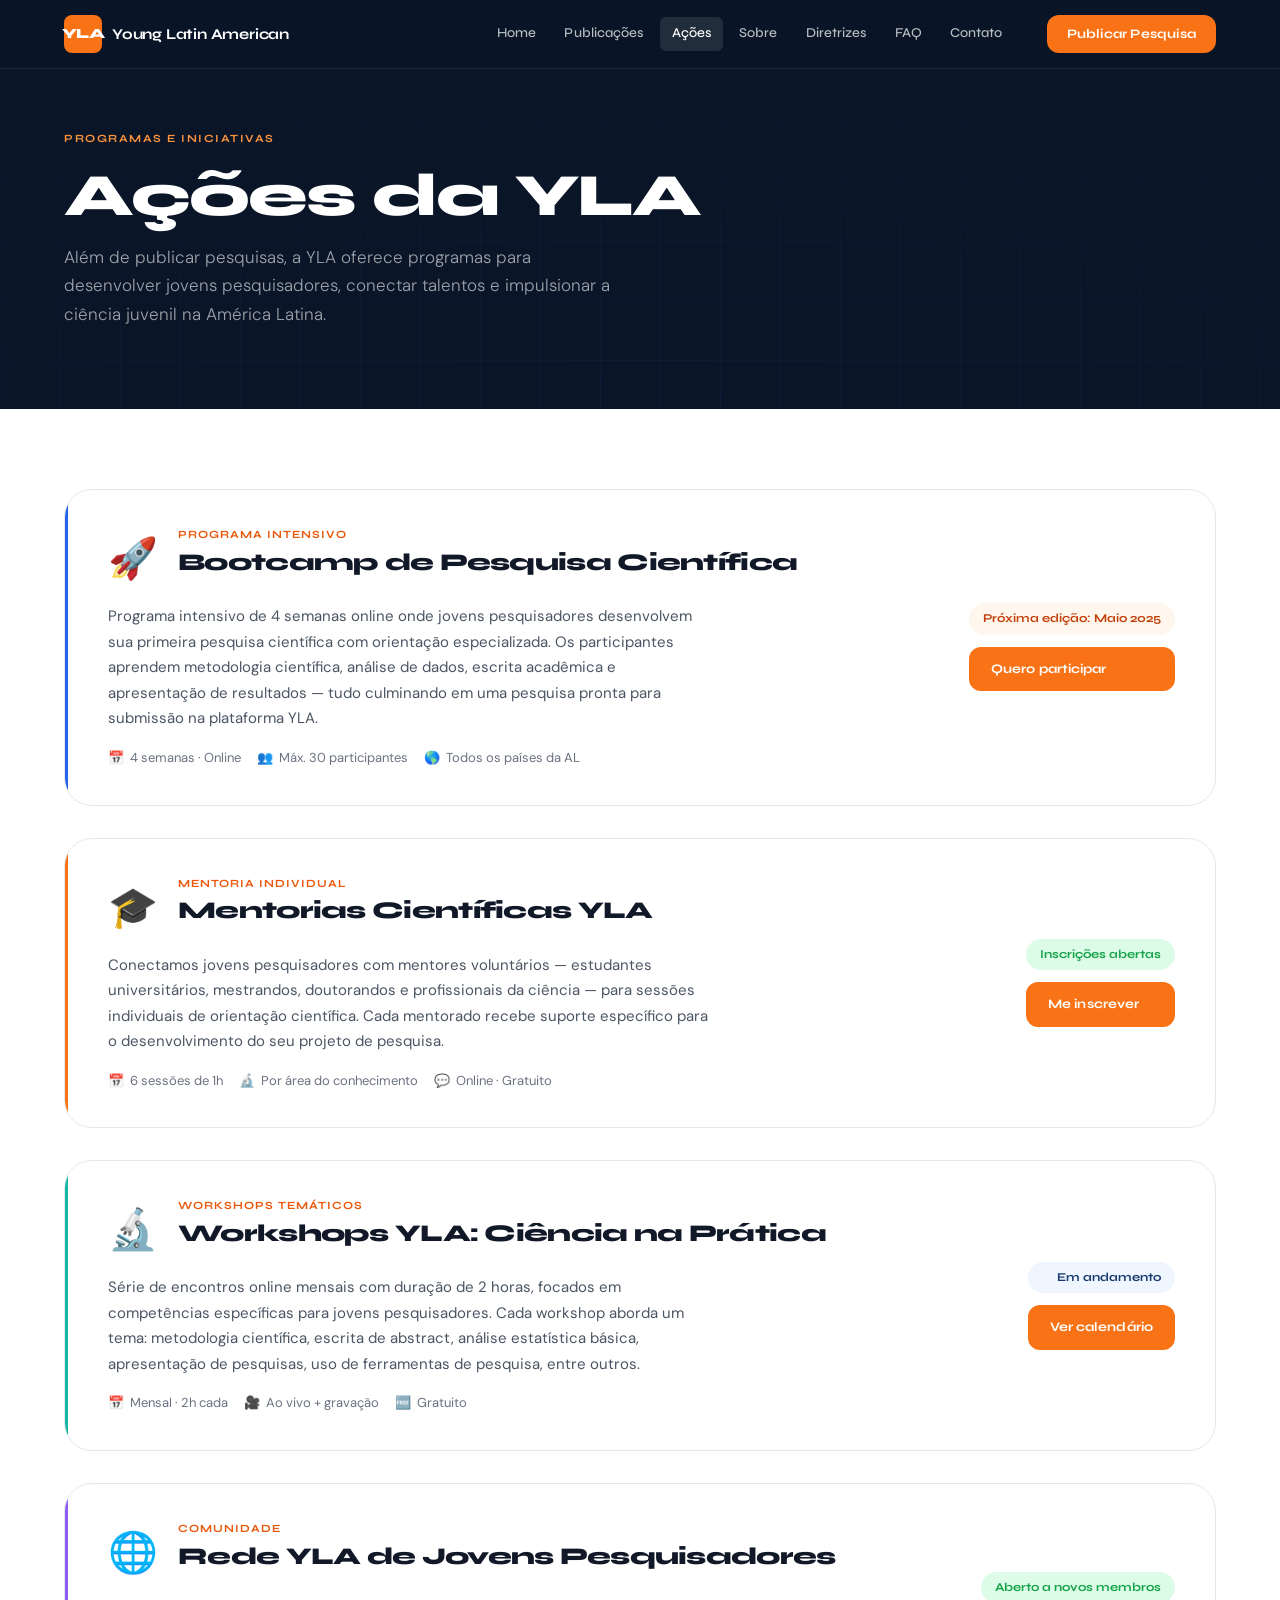
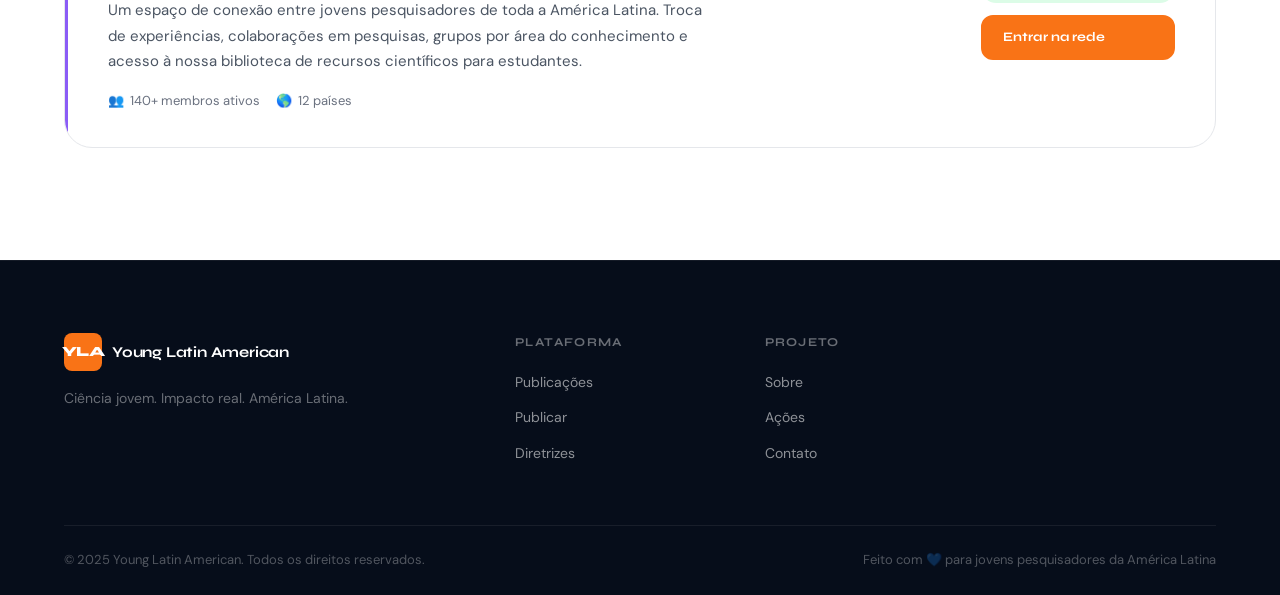
==== acoes.html @ c340651b "Integração Supabase" ====
<!DOCTYPE html>
<html lang="pt-BR">
<head>
  <meta charset="UTF-8">
  <meta name="viewport" content="width=device-width, initial-scale=1.0">
  <title>Ações YLA — Young Latin American</title>
  <link rel="preconnect" href="https://fonts.googleapis.com">
  <link rel="preconnect" href="https://fonts.gstatic.com" crossorigin>
  <link href="https://fonts.googleapis.com/css2?family=Syne:wght@400;500;600;700;800&family=DM+Sans:ital,opsz,wght@0,9..40,300;0,9..40,400;0,9..40,500;0,9..40,600;1,9..40,400&family=DM+Serif+Display:ital@0;1&display=swap" rel="stylesheet">
  <link rel="stylesheet" href="styles.css">
</head>
<body>

<header class="navbar" id="navbar">
  <div class="nav-container">
    <a href="index.html" class="logo"><span class="logo-mark">YLA</span><span class="logo-text">Young Latin American</span></a>
    <nav class="nav-links" id="navLinks">
      <a href="index.html" class="nav-link">Home</a>
      <a href="publicacoes.html" class="nav-link">Publicações</a>
      <a href="acoes.html" class="nav-link active">Ações</a>
      <a href="sobre.html" class="nav-link">Sobre</a>
      <a href="diretrizes.html" class="nav-link">Diretrizes</a>
      <a href="faq.html" class="nav-link">FAQ</a>
      <a href="contato.html" class="nav-link">Contato</a>
    </nav>
    <a href="enviar.html" class="btn-submit">Publicar Pesquisa</a>
    <button class="hamburger" id="hamburger"><span></span><span></span><span></span></button>
  </div>
</header>

<section class="page-header acoes-hero">
  <div class="container">
    <div class="page-header-content">
      <div class="page-header-badge">Programas e iniciativas</div>
      <h1>Ações da YLA</h1>
      <p>Além de publicar pesquisas, a YLA oferece programas para desenvolver jovens pesquisadores, conectar talentos e impulsionar a ciência juvenil na América Latina.</p>
    </div>
  </div>
</section>

<section class="acoes-list">
  <div class="container">

    <div class="acao-full-card">
      <div class="acao-accent"></div>
      <div class="acao-full-body">
        <div>
          <div class="acao-full-icon-title">
            <div class="acao-full-icon">🚀</div>
            <div>
              <div class="acao-full-category">Programa intensivo</div>
              <h3 class="acao-full-title">Bootcamp de Pesquisa Científica</h3>
            </div>
          </div>
          <p class="acao-full-desc">Programa intensivo de 4 semanas online onde jovens pesquisadores desenvolvem sua primeira pesquisa científica com orientação especializada. Os participantes aprendem metodologia científica, análise de dados, escrita acadêmica e apresentação de resultados — tudo culminando em uma pesquisa pronta para submissão na plataforma YLA.</p>
          <div style="display:flex;gap:16px;margin-top:16px;flex-wrap:wrap;">
            <div style="font-size:13px;color:var(--gray-500);display:flex;align-items:center;gap:6px;">
              <span>📅</span> 4 semanas · Online
            </div>
            <div style="font-size:13px;color:var(--gray-500);display:flex;align-items:center;gap:6px;">
              <span>👥</span> Máx. 30 participantes
            </div>
            <div style="font-size:13px;color:var(--gray-500);display:flex;align-items:center;gap:6px;">
              <span>🌎</span> Todos os países da AL
            </div>
          </div>
        </div>
        <div class="acao-full-meta">
          <span class="acao-status status-soon">Próxima edição: Maio 2025</span>
          <a href="contato.html" class="btn-primary" style="font-size:13px;padding:10px 20px;white-space:nowrap;">Quero participar</a>
        </div>
      </div>
    </div>

    <div class="acao-full-card">
      <div class="acao-accent orange"></div>
      <div class="acao-full-body">
        <div>
          <div class="acao-full-icon-title">
            <div class="acao-full-icon">🎓</div>
            <div>
              <div class="acao-full-category">Mentoria individual</div>
              <h3 class="acao-full-title">Mentorias Científicas YLA</h3>
            </div>
          </div>
          <p class="acao-full-desc">Conectamos jovens pesquisadores com mentores voluntários — estudantes universitários, mestrandos, doutorandos e profissionais da ciência — para sessões individuais de orientação científica. Cada mentorado recebe suporte específico para o desenvolvimento do seu projeto de pesquisa.</p>
          <div style="display:flex;gap:16px;margin-top:16px;flex-wrap:wrap;">
            <div style="font-size:13px;color:var(--gray-500);display:flex;align-items:center;gap:6px;">
              <span>📅</span> 6 sessões de 1h
            </div>
            <div style="font-size:13px;color:var(--gray-500);display:flex;align-items:center;gap:6px;">
              <span>🔬</span> Por área do conhecimento
            </div>
            <div style="font-size:13px;color:var(--gray-500);display:flex;align-items:center;gap:6px;">
              <span>💬</span> Online · Gratuito
            </div>
          </div>
        </div>
        <div class="acao-full-meta">
          <span class="acao-status status-open">Inscrições abertas</span>
          <a href="contato.html" class="btn-primary" style="font-size:13px;padding:10px 20px;white-space:nowrap;">Me inscrever</a>
        </div>
      </div>
    </div>

    <div class="acao-full-card">
      <div class="acao-accent teal"></div>
      <div class="acao-full-body">
        <div>
          <div class="acao-full-icon-title">
            <div class="acao-full-icon">🔬</div>
            <div>
              <div class="acao-full-category">Workshops temáticos</div>
              <h3 class="acao-full-title">Workshops YLA: Ciência na Prática</h3>
            </div>
          </div>
          <p class="acao-full-desc">Série de encontros online mensais com duração de 2 horas, focados em competências específicas para jovens pesquisadores. Cada workshop aborda um tema: metodologia científica, escrita de abstract, análise estatística básica, apresentação de pesquisas, uso de ferramentas de pesquisa, entre outros.</p>
          <div style="display:flex;gap:16px;margin-top:16px;flex-wrap:wrap;">
            <div style="font-size:13px;color:var(--gray-500);display:flex;align-items:center;gap:6px;">
              <span>📅</span> Mensal · 2h cada
            </div>
            <div style="font-size:13px;color:var(--gray-500);display:flex;align-items:center;gap:6px;">
              <span>🎥</span> Ao vivo + gravação
            </div>
            <div style="font-size:13px;color:var(--gray-500);display:flex;align-items:center;gap:6px;">
              <span>🆓</span> Gratuito
            </div>
          </div>
        </div>
        <div class="acao-full-meta">
          <span class="acao-status status-ongoing">Em andamento</span>
          <a href="contato.html" class="btn-primary" style="font-size:13px;padding:10px 20px;white-space:nowrap;">Ver calendário</a>
        </div>
      </div>
    </div>

    <div class="acao-full-card">
      <div class="acao-accent" style="background: #8b5cf6;"></div>
      <div class="acao-full-body">
        <div>
          <div class="acao-full-icon-title">
            <div class="acao-full-icon">🌐</div>
            <div>
              <div class="acao-full-category">Comunidade</div>
              <h3 class="acao-full-title">Rede YLA de Jovens Pesquisadores</h3>
            </div>
          </div>
          <p class="acao-full-desc">Um espaço de conexão entre jovens pesquisadores de toda a América Latina. Troca de experiências, colaborações em pesquisas, grupos por área do conhecimento e acesso à nossa biblioteca de recursos científicos para estudantes.</p>
          <div style="display:flex;gap:16px;margin-top:16px;flex-wrap:wrap;">
            <div style="font-size:13px;color:var(--gray-500);display:flex;align-items:center;gap:6px;">
              <span>👥</span> 140+ membros ativos
            </div>
            <div style="font-size:13px;color:var(--gray-500);display:flex;align-items:center;gap:6px;">
              <span>🌎</span> 12 países
            </div>
          </div>
        </div>
        <div class="acao-full-meta">
          <span class="acao-status status-open">Aberto a novos membros</span>
          <a href="contato.html" class="btn-primary" style="font-size:13px;padding:10px 20px;white-space:nowrap;">Entrar na rede</a>
        </div>
      </div>
    </div>

  </div>
</section>

<footer class="footer">
  <div class="container">
    <div class="footer-grid">
      <div class="footer-brand"><div class="footer-logo"><span class="logo-mark">YLA</span><span class="logo-text">Young Latin American</span></div><p class="footer-tagline">Ciência jovem. Impacto real. América Latina.</p></div>
      <div class="footer-col"><h4 class="footer-col-title">Plataforma</h4><ul class="footer-links"><li><a href="publicacoes.html">Publicações</a></li><li><a href="enviar.html">Publicar</a></li><li><a href="diretrizes.html">Diretrizes</a></li></ul></div>
      <div class="footer-col"><h4 class="footer-col-title">Projeto</h4><ul class="footer-links"><li><a href="sobre.html">Sobre</a></li><li><a href="acoes.html">Ações</a></li><li><a href="contato.html">Contato</a></li></ul></div>
      <div class="footer-col"></div>
    </div>
    <div class="footer-bottom"><p>© 2025 Young Latin American. Todos os direitos reservados.</p><p>Feito com 💙 para jovens pesquisadores da América Latina</p></div>
  </div>
</footer>

<script src="main.js"></script>
</body>
</html>
---- styles.css ----
/* ===========================
   YLA — Young Latin American
   Global Styles
=========================== */

:root {
  --blue-900: #0a1628;
  --blue-800: #0f2042;
  --blue-700: #1a3a6e;
  --blue-600: #1e4da0;
  --blue-500: #2563eb;
  --blue-400: #3b82f6;
  --blue-300: #60a5fa;
  --blue-100: #dbeafe;
  --blue-50: #eff6ff;

  --orange-600: #ea580c;
  --orange-500: #f97316;
  --orange-400: #fb923c;
  --orange-100: #ffedd5;
  --orange-50: #fff7ed;

  --white: #ffffff;
  --gray-50: #f9fafb;
  --gray-100: #f3f4f6;
  --gray-200: #e5e7eb;
  --gray-300: #d1d5db;
  --gray-400: #9ca3af;
  --gray-500: #6b7280;
  --gray-600: #4b5563;
  --gray-700: #374151;
  --gray-800: #1f2937;
  --gray-900: #111827;

  --font-display: 'Syne', sans-serif;
  --font-serif: 'DM Serif Display', serif;
  --font-body: 'DM Sans', sans-serif;

  --radius-sm: 6px;
  --radius-md: 12px;
  --radius-lg: 20px;
  --radius-xl: 28px;

  --shadow-sm: 0 1px 3px rgba(0,0,0,.08), 0 1px 2px rgba(0,0,0,.06);
  --shadow-md: 0 4px 16px rgba(0,0,0,.1), 0 2px 6px rgba(0,0,0,.08);
  --shadow-lg: 0 10px 40px rgba(0,0,0,.14), 0 4px 12px rgba(0,0,0,.08);
  --shadow-blue: 0 8px 32px rgba(37,99,235,.25);

  --transition: all .22s cubic-bezier(.4,0,.2,1);
  --container-max: 1200px;
  --container-pad: 24px;
}

*, *::before, *::after { box-sizing: border-box; margin: 0; padding: 0; }

html { scroll-behavior: smooth; }

body {
  font-family: var(--font-body);
  color: var(--gray-900);
  background: var(--white);
  line-height: 1.6;
  -webkit-font-smoothing: antialiased;
}

img { max-width: 100%; display: block; }
a { color: inherit; text-decoration: none; }
ul { list-style: none; }

.container {
  max-width: var(--container-max);
  margin: 0 auto;
  padding: 0 var(--container-pad);
}

/* ===========================
   NAVBAR
=========================== */
.navbar {
  position: fixed;
  top: 0;
  left: 0;
  right: 0;
  z-index: 100;
  background: rgba(10, 22, 40, 0.92);
  backdrop-filter: blur(16px);
  -webkit-backdrop-filter: blur(16px);
  border-bottom: 1px solid rgba(255,255,255,.08);
  transition: var(--transition);
}

.navbar.scrolled {
  background: rgba(10, 22, 40, 0.98);
  box-shadow: var(--shadow-lg);
}

.nav-container {
  max-width: var(--container-max);
  margin: 0 auto;
  padding: 0 var(--container-pad);
  height: 68px;
  display: flex;
  align-items: center;
  gap: 32px;
}

.logo {
  display: flex;
  align-items: center;
  gap: 10px;
  flex-shrink: 0;
  color: var(--white);
}

.logo-mark {
  font-family: var(--font-display);
  font-weight: 800;
  font-size: 20px;
  color: var(--orange-500);
  letter-spacing: -0.5px;
  background: var(--orange-500);
  color: white;
  width: 38px;
  height: 38px;
  display: flex;
  align-items: center;
  justify-content: center;
  border-radius: 8px;
  font-size: 14px;
  flex-shrink: 0;
}

.logo-text {
  font-family: var(--font-display);
  font-weight: 700;
  font-size: 15px;
  color: var(--white);
  letter-spacing: -0.2px;
}

.nav-links {
  display: flex;
  align-items: center;
  gap: 4px;
  margin-left: auto;
}

.nav-link {
  font-family: var(--font-display);
  font-size: 13.5px;
  font-weight: 500;
  color: rgba(255,255,255,.72);
  padding: 6px 12px;
  border-radius: var(--radius-sm);
  transition: var(--transition);
  letter-spacing: 0.1px;
}

.nav-link:hover, .nav-link.active {
  color: var(--white);
  background: rgba(255,255,255,.1);
}

.btn-submit {
  font-family: var(--font-display);
  font-weight: 700;
  font-size: 13px;
  background: var(--orange-500);
  color: white;
  padding: 9px 20px;
  border-radius: var(--radius-md);
  letter-spacing: 0.2px;
  transition: var(--transition);
  white-space: nowrap;
  flex-shrink: 0;
}

.btn-submit:hover {
  background: var(--orange-600);
  transform: translateY(-1px);
  box-shadow: 0 4px 16px rgba(249,115,22,.4);
}

.hamburger {
  display: none;
  flex-direction: column;
  gap: 5px;
  background: none;
  border: none;
  cursor: pointer;
  padding: 4px;
  margin-left: auto;
}

.hamburger span {
  display: block;
  width: 22px;
  height: 2px;
  background: white;
  border-radius: 2px;
  transition: var(--transition);
}

/* ===========================
   HERO
=========================== */
.hero {
  min-height: 100vh;
  background: var(--blue-900);
  display: flex;
  align-items: center;
  position: relative;
  overflow: hidden;
  padding: 120px var(--container-pad) 80px;
}

.hero-bg {
  position: absolute;
  inset: 0;
  pointer-events: none;
}

.hero-grid {
  position: absolute;
  inset: 0;
  background-image:
    linear-gradient(rgba(37,99,235,.1) 1px, transparent 1px),
    linear-gradient(90deg, rgba(37,99,235,.1) 1px, transparent 1px);
  background-size: 60px 60px;
  mask-image: radial-gradient(ellipse 80% 80% at 50% 50%, black, transparent);
}

.hero-orb {
  position: absolute;
  border-radius: 50%;
  filter: blur(80px);
  opacity: 0.35;
}

.hero-orb-1 {
  width: 600px; height: 600px;
  background: radial-gradient(circle, var(--blue-600), transparent 70%);
  top: -200px; left: -100px;
}

.hero-orb-2 {
  width: 400px; height: 400px;
  background: radial-gradient(circle, var(--orange-500), transparent 70%);
  bottom: -100px; right: 10%;
  opacity: 0.2;
}

.hero-orb-3 {
  width: 300px; height: 300px;
  background: radial-gradient(circle, #0ea5e9, transparent 70%);
  top: 30%; right: 5%;
  opacity: 0.25;
}

.hero-content {
  position: relative;
  z-index: 1;
  max-width: 600px;
  animation: heroFadeUp .8s ease both;
}

.hero-badge {
  display: inline-flex;
  align-items: center;
  gap: 8px;
  font-family: var(--font-display);
  font-size: 12px;
  font-weight: 600;
  color: var(--blue-300);
  background: rgba(37,99,235,.15);
  border: 1px solid rgba(37,99,235,.3);
  padding: 6px 14px;
  border-radius: 100px;
  text-transform: uppercase;
  letter-spacing: 1px;
  margin-bottom: 28px;
}

.badge-dot {
  width: 6px; height: 6px;
  background: var(--orange-500);
  border-radius: 50%;
  animation: pulse 2s ease infinite;
}

@keyframes pulse {
  0%, 100% { transform: scale(1); opacity: 1; }
  50% { transform: scale(1.4); opacity: .7; }
}

.hero-title {
  font-family: var(--font-display);
  font-size: clamp(48px, 7vw, 80px);
  font-weight: 800;
  color: var(--white);
  line-height: 1.05;
  letter-spacing: -2px;
  margin-bottom: 24px;
}

.hero-title em {
  font-style: normal;
  color: var(--orange-500);
  font-family: var(--font-serif);
  font-style: italic;
}

.hero-subtitle {
  font-size: 18px;
  color: rgba(255,255,255,.68);
  line-height: 1.7;
  margin-bottom: 40px;
  max-width: 520px;
  font-weight: 300;
}

.hero-actions {
  display: flex;
  gap: 16px;
  flex-wrap: wrap;
  margin-bottom: 52px;
}

.btn-primary {
  font-family: var(--font-display);
  font-weight: 700;
  font-size: 15px;
  background: var(--orange-500);
  color: white;
  padding: 14px 28px;
  border-radius: var(--radius-md);
  transition: var(--transition);
  letter-spacing: 0.1px;
  display: inline-flex;
  align-items: center;
  gap: 8px;
  border: 2px solid var(--orange-500);
}

.btn-primary:hover {
  background: var(--orange-600);
  border-color: var(--orange-600);
  transform: translateY(-2px);
  box-shadow: 0 8px 24px rgba(249,115,22,.4);
}

.btn-secondary {
  font-family: var(--font-display);
  font-weight: 600;
  font-size: 15px;
  color: rgba(255,255,255,.85);
  padding: 14px 24px;
  border-radius: var(--radius-md);
  border: 2px solid rgba(255,255,255,.2);
  transition: var(--transition);
}

.btn-secondary:hover {
  border-color: rgba(255,255,255,.5);
  color: white;
  background: rgba(255,255,255,.06);
}

.hero-stats {
  display: flex;
  align-items: center;
  gap: 32px;
}

.stat {
  display: flex;
  flex-direction: column;
  gap: 2px;
}

.stat-num {
  font-family: var(--font-display);
  font-size: 28px;
  font-weight: 800;
  color: var(--white);
  letter-spacing: -1px;
}

.stat-label {
  font-size: 12px;
  color: rgba(255,255,255,.5);
  font-weight: 500;
  text-transform: uppercase;
  letter-spacing: 0.8px;
}

.stat-divider {
  width: 1px;
  height: 36px;
  background: rgba(255,255,255,.15);
}

/* Hero visual */
.hero-visual {
  position: absolute;
  right: max(40px, 5vw);
  top: 50%;
  transform: translateY(-50%);
  display: flex;
  flex-direction: column;
  gap: 16px;
  z-index: 1;
  animation: heroFadeUp .8s .3s ease both;
}

.hero-card-float {
  background: rgba(255,255,255,.06);
  border: 1px solid rgba(255,255,255,.12);
  backdrop-filter: blur(12px);
  border-radius: var(--radius-lg);
  padding: 20px 24px;
  width: 300px;
  transition: var(--transition);
}

.hero-card-float:hover {
  background: rgba(255,255,255,.09);
  transform: translateX(-4px);
}

.card-float-1 { animation: floatY 6s ease-in-out infinite; }
.card-float-2 { animation: floatY 6s 2s ease-in-out infinite; }
.card-float-3 {
  display: flex;
  align-items: center;
  gap: 12px;
  padding: 14px 20px;
  width: auto;
  animation: floatY 6s 4s ease-in-out infinite;
}

@keyframes floatY {
  0%, 100% { transform: translateY(0); }
  50% { transform: translateY(-8px); }
}

.hcf-tag {
  font-family: var(--font-display);
  font-size: 11px;
  font-weight: 700;
  color: var(--orange-500);
  text-transform: uppercase;
  letter-spacing: 1px;
  margin-bottom: 8px;
}

.hcf-title {
  font-size: 14px;
  font-weight: 500;
  color: rgba(255,255,255,.9);
  line-height: 1.5;
  margin-bottom: 10px;
}

.hcf-author {
  font-size: 12px;
  color: rgba(255,255,255,.45);
}

.hcf-icon {
  font-size: 20px;
}

.hcf-small {
  font-size: 13px;
  color: rgba(255,255,255,.7);
  font-weight: 500;
}

@keyframes heroFadeUp {
  from { opacity: 0; transform: translateY(24px); }
  to { opacity: 1; transform: translateY(0); }
}

/* ===========================
   MISSION STRIP
=========================== */
.mission-strip {
  background: var(--blue-700);
  padding: 24px 0;
}

.mission-inner {
  display: flex;
  align-items: center;
  justify-content: space-between;
  gap: 24px;
  flex-wrap: wrap;
}

.mission-text {
  font-size: 16px;
  color: rgba(255,255,255,.8);
  font-weight: 400;
}

.mission-text strong {
  color: white;
  font-weight: 600;
}

.mission-link {
  font-family: var(--font-display);
  font-size: 14px;
  font-weight: 700;
  color: var(--orange-400);
  white-space: nowrap;
  transition: var(--transition);
}

.mission-link:hover { color: var(--orange-300); }

/* ===========================
   SECTIONS COMMON
=========================== */
.section {
  padding: 96px 0;
}

.section-header {
  display: flex;
  align-items: flex-end;
  gap: 16px;
  margin-bottom: 48px;
  flex-wrap: wrap;
}

.section-label {
  font-family: var(--font-display);
  font-size: 11px;
  font-weight: 700;
  color: var(--orange-500);
  text-transform: uppercase;
  letter-spacing: 1.5px;
  padding: 5px 12px;
  background: var(--orange-50);
  border-radius: 100px;
  border: 1px solid var(--orange-100);
  align-self: center;
  white-space: nowrap;
}

.section-title {
  font-family: var(--font-display);
  font-size: clamp(28px, 4vw, 42px);
  font-weight: 800;
  color: var(--gray-900);
  letter-spacing: -1px;
  line-height: 1.1;
}

.section-link {
  font-family: var(--font-display);
  font-weight: 700;
  font-size: 14px;
  color: var(--blue-500);
  margin-left: auto;
  transition: var(--transition);
  white-space: nowrap;
}

.section-link:hover { color: var(--blue-600); }

/* ===========================
   ARTICLES GRID
=========================== */
.articles-section { background: var(--white); }

.articles-grid {
  display: grid;
  grid-template-columns: repeat(12, 1fr);
  gap: 24px;
}

.article-card {
  background: var(--white);
  border-radius: var(--radius-lg);
  overflow: hidden;
  border: 1px solid var(--gray-100);
  transition: var(--transition);
  display: flex;
  flex-direction: column;
}

.article-card:hover {
  box-shadow: var(--shadow-lg);
  transform: translateY(-4px);
  border-color: var(--gray-200);
}

.article-featured { grid-column: span 6; }
.article-card:not(.article-featured) { grid-column: span 3; }

.article-img {
  width: 100%;
  aspect-ratio: 16/9;
  position: relative;
  overflow: hidden;
}

.article-featured .article-img { aspect-ratio: 16/8; }

.article-img-overlay {
  position: absolute;
  inset: 0;
  padding: 16px;
  display: flex;
  align-items: flex-start;
}

.article-category {
  font-family: var(--font-display);
  font-size: 11px;
  font-weight: 700;
  color: white;
  background: rgba(255,255,255,.15);
  backdrop-filter: blur(8px);
  padding: 4px 10px;
  border-radius: 100px;
  border: 1px solid rgba(255,255,255,.2);
  text-transform: uppercase;
  letter-spacing: 0.8px;
}

.article-body {
  padding: 20px 24px 24px;
  display: flex;
  flex-direction: column;
  flex: 1;
}

.article-meta {
  display: flex;
  gap: 12px;
  margin-bottom: 12px;
}

.article-date, .article-read {
  font-size: 12px;
  color: var(--gray-400);
  font-weight: 500;
}

.article-title {
  font-family: var(--font-display);
  font-size: 17px;
  font-weight: 700;
  color: var(--gray-900);
  line-height: 1.4;
  letter-spacing: -0.3px;
  margin-bottom: 12px;
  transition: var(--transition);
}

.article-featured .article-title { font-size: 22px; }

.article-card:hover .article-title { color: var(--blue-600); }

.article-excerpt {
  font-size: 14px;
  color: var(--gray-500);
  line-height: 1.7;
  margin-bottom: 20px;
  flex: 1;
  display: -webkit-box;
  -webkit-line-clamp: 3;
  -webkit-box-orient: vertical;
  overflow: hidden;
}

.article-footer {
  display: flex;
  align-items: center;
  justify-content: space-between;
  padding-top: 16px;
  border-top: 1px solid var(--gray-100);
}

.article-author {
  display: flex;
  align-items: center;
  gap: 10px;
}

.author-avatar {
  width: 32px;
  height: 32px;
  border-radius: 50%;
  display: flex;
  align-items: center;
  justify-content: center;
  font-family: var(--font-display);
  font-size: 11px;
  font-weight: 800;
  color: white;
  flex-shrink: 0;
}

.author-name {
  font-size: 13px;
  font-weight: 600;
  color: var(--gray-800);
}

.author-school {
  font-size: 11.5px;
  color: var(--gray-400);
}

.article-cta {
  font-family: var(--font-display);
  font-size: 13px;
  font-weight: 700;
  color: var(--blue-500);
  transition: var(--transition);
}

.article-cta:hover { color: var(--blue-700); }

/* ===========================
   CATEGORIES
=========================== */
.categories-section { background: var(--gray-50); }

.categories-grid {
  display: grid;
  grid-template-columns: repeat(auto-fill, minmax(130px, 1fr));
  gap: 16px;
}

.category-card {
  background: var(--white);
  border: 1px solid var(--gray-200);
  border-radius: var(--radius-md);
  padding: 20px 16px;
  text-align: center;
  transition: var(--transition);
  cursor: pointer;
  display: block;
}

.category-card:hover {
  border-color: var(--blue-400);
  box-shadow: var(--shadow-blue);
  transform: translateY(-3px);
}

.cat-icon {
  font-size: 28px;
  margin-bottom: 10px;
}

.cat-name {
  font-family: var(--font-display);
  font-size: 13px;
  font-weight: 700;
  color: var(--gray-800);
  margin-bottom: 4px;
}

.cat-count {
  font-size: 11px;
  color: var(--gray-400);
  font-weight: 500;
}

/* ===========================
   ACOES
=========================== */
.acoes-section { background: var(--white); }

.acoes-grid {
  display: grid;
  grid-template-columns: 1.2fr 1fr 1fr;
  gap: 24px;
}

.acao-card {
  background: var(--gray-50);
  border: 1px solid var(--gray-200);
  border-radius: var(--radius-xl);
  padding: 36px 32px;
  transition: var(--transition);
  position: relative;
  overflow: hidden;
}

.acao-card::after {
  content: '';
  position: absolute;
  inset: 0;
  opacity: 0;
  transition: var(--transition);
  background: radial-gradient(circle at top right, rgba(249,115,22,.06), transparent 60%);
}

.acao-card:hover { box-shadow: var(--shadow-md); transform: translateY(-3px); }
.acao-card:hover::after { opacity: 1; }

.acao-primary {
  background: var(--blue-900);
  border-color: var(--blue-700);
  color: white;
}

.acao-primary::after {
  background: radial-gradient(circle at top right, rgba(249,115,22,.2), transparent 60%);
  opacity: 1;
}

.acao-icon {
  font-size: 36px;
  margin-bottom: 20px;
}

.acao-title {
  font-family: var(--font-display);
  font-size: 20px;
  font-weight: 800;
  letter-spacing: -0.5px;
  margin-bottom: 12px;
  color: inherit;
}

.acao-primary .acao-title { color: white; }

.acao-desc {
  font-size: 14.5px;
  line-height: 1.7;
  color: var(--gray-600);
  margin-bottom: 20px;
}

.acao-primary .acao-desc { color: rgba(255,255,255,.65); }

.acao-tag {
  font-family: var(--font-display);
  font-size: 11px;
  font-weight: 700;
  color: var(--orange-500);
  background: rgba(249,115,22,.12);
  padding: 4px 10px;
  border-radius: 100px;
  text-transform: uppercase;
  letter-spacing: 0.8px;
  display: inline-block;
  margin-bottom: 16px;
}

.acao-link {
  font-family: var(--font-display);
  font-size: 14px;
  font-weight: 700;
  color: var(--blue-400);
  transition: var(--transition);
  display: block;
}

.acao-primary .acao-link { color: var(--orange-400); }
.acao-link:hover { opacity: .75; }

/* ===========================
   CTA SECTION
=========================== */
.cta-section {
  background: var(--blue-900);
  padding: 100px 0;
  position: relative;
  overflow: hidden;
}

.cta-bg {
  position: absolute;
  inset: 0;
  pointer-events: none;
}

.cta-orb {
  position: absolute;
  width: 800px; height: 800px;
  background: radial-gradient(circle, rgba(37,99,235,.3), transparent 70%);
  top: 50%; left: 50%;
  transform: translate(-50%, -50%);
  filter: blur(60px);
}

.cta-inner {
  position: relative;
  text-align: center;
  max-width: 680px;
  margin: 0 auto;
}

.cta-label {
  font-family: var(--font-display);
  font-size: 11px;
  font-weight: 700;
  color: var(--orange-500);
  text-transform: uppercase;
  letter-spacing: 2px;
  margin-bottom: 20px;
}

.cta-title {
  font-family: var(--font-display);
  font-size: clamp(32px, 5vw, 52px);
  font-weight: 800;
  color: white;
  letter-spacing: -1.5px;
  line-height: 1.1;
  margin-bottom: 20px;
}

.cta-text {
  font-size: 17px;
  color: rgba(255,255,255,.6);
  line-height: 1.7;
  margin-bottom: 40px;
  font-weight: 300;
}

.cta-actions {
  display: flex;
  gap: 16px;
  justify-content: center;
  flex-wrap: wrap;
}

.btn-large { padding: 16px 36px !important; font-size: 16px !important; }

.btn-ghost {
  font-family: var(--font-display);
  font-weight: 600;
  font-size: 15px;
  color: rgba(255,255,255,.7);
  padding: 16px 28px;
  border-radius: var(--radius-md);
  border: 2px solid rgba(255,255,255,.15);
  transition: var(--transition);
}

.btn-ghost:hover {
  border-color: rgba(255,255,255,.4);
  color: white;
  background: rgba(255,255,255,.05);
}

/* ===========================
   FOOTER
=========================== */
.footer {
  background: #060d1a;
  padding: 72px 0 0;
  border-top: 1px solid rgba(255,255,255,.06);
}

.footer-grid {
  display: grid;
  grid-template-columns: 2fr 1fr 1fr 1fr;
  gap: 48px;
  margin-bottom: 60px;
}

.footer-brand .footer-logo {
  display: flex;
  align-items: center;
  gap: 10px;
  margin-bottom: 16px;
}

.footer-brand .logo-text { color: white; }

.footer-tagline {
  font-size: 14px;
  color: rgba(255,255,255,.4);
  line-height: 1.6;
  margin-bottom: 24px;
}

.footer-social {
  display: flex;
  gap: 10px;
}

.social-link {
  width: 36px; height: 36px;
  border-radius: var(--radius-sm);
  background: rgba(255,255,255,.07);
  border: 1px solid rgba(255,255,255,.1);
  display: flex;
  align-items: center;
  justify-content: center;
  color: rgba(255,255,255,.5);
  transition: var(--transition);
}

.social-link:hover {
  background: rgba(255,255,255,.12);
  color: white;
}

.footer-col-title {
  font-family: var(--font-display);
  font-size: 12px;
  font-weight: 700;
  color: rgba(255,255,255,.4);
  text-transform: uppercase;
  letter-spacing: 1.2px;
  margin-bottom: 16px;
}

.footer-links li + li { margin-top: 10px; }

.footer-links a {
  font-size: 14px;
  color: rgba(255,255,255,.55);
  transition: var(--transition);
}

.footer-links a:hover { color: rgba(255,255,255,.9); }

.footer-bottom {
  border-top: 1px solid rgba(255,255,255,.07);
  padding: 24px 0;
  display: flex;
  justify-content: space-between;
  gap: 16px;
  flex-wrap: wrap;
}

.footer-bottom p {
  font-size: 13px;
  color: rgba(255,255,255,.3);
}

/* ===========================
   PUBLICAÇÕES PAGE
=========================== */
.page-header {
  background: var(--blue-900);
  padding: 120px 0 80px;
  position: relative;
  overflow: hidden;
}

.page-header::before {
  content: '';
  position: absolute;
  inset: 0;
  background-image:
    linear-gradient(rgba(37,99,235,.08) 1px, transparent 1px),
    linear-gradient(90deg, rgba(37,99,235,.08) 1px, transparent 1px);
  background-size: 60px 60px;
  mask-image: radial-gradient(ellipse 100% 100% at 50% 100%, black, transparent);
}

.page-header-content { position: relative; }

.page-header-badge {
  font-family: var(--font-display);
  font-size: 11px;
  font-weight: 700;
  color: var(--orange-400);
  text-transform: uppercase;
  letter-spacing: 1.5px;
  margin-bottom: 16px;
}

.page-header h1 {
  font-family: var(--font-display);
  font-size: clamp(36px, 5vw, 60px);
  font-weight: 800;
  color: white;
  letter-spacing: -2px;
  margin-bottom: 16px;
  line-height: 1.05;
}

.page-header p {
  font-size: 17px;
  color: rgba(255,255,255,.6);
  max-width: 560px;
  line-height: 1.7;
  font-weight: 300;
}

/* Search Bar */
.search-section {
  background: var(--gray-50);
  border-bottom: 1px solid var(--gray-200);
  padding: 24px 0;
  position: sticky;
  top: 68px;
  z-index: 10;
}

.search-inner {
  display: flex;
  gap: 16px;
  align-items: center;
  flex-wrap: wrap;
}

.search-box {
  flex: 1;
  position: relative;
  min-width: 240px;
}

.search-box svg {
  position: absolute;
  left: 14px;
  top: 50%;
  transform: translateY(-50%);
  color: var(--gray-400);
  pointer-events: none;
}

.search-box input {
  width: 100%;
  padding: 11px 16px 11px 42px;
  font-family: var(--font-body);
  font-size: 14px;
  background: white;
  border: 1.5px solid var(--gray-200);
  border-radius: var(--radius-md);
  color: var(--gray-800);
  transition: var(--transition);
  outline: none;
}

.search-box input:focus {
  border-color: var(--blue-400);
  box-shadow: 0 0 0 3px rgba(37,99,235,.1);
}

.filter-select {
  padding: 11px 36px 11px 14px;
  font-family: var(--font-body);
  font-size: 14px;
  background: white;
  border: 1.5px solid var(--gray-200);
  border-radius: var(--radius-md);
  color: var(--gray-700);
  cursor: pointer;
  outline: none;
  -webkit-appearance: none;
  background-image: url("data:image/svg+xml,%3Csvg width='14' height='14' viewBox='0 0 24 24' fill='none' stroke='%236b7280' stroke-width='2' xmlns='http://www.w3.org/2000/svg'%3E%3Cpath d='M6 9l6 6 6-6'/%3E%3C/svg%3E");
  background-repeat: no-repeat;
  background-position: right 10px center;
}

/* ===========================
   PUBLICACOES LIST
=========================== */
.publist-section { padding: 64px 0; }

.publist-grid {
  display: grid;
  grid-template-columns: repeat(3, 1fr);
  gap: 28px;
}

.publist-card {
  background: white;
  border: 1px solid var(--gray-100);
  border-radius: var(--radius-lg);
  overflow: hidden;
  transition: var(--transition);
  display: flex;
  flex-direction: column;
}

.publist-card:hover {
  box-shadow: var(--shadow-lg);
  transform: translateY(-4px);
}

.publist-img {
  aspect-ratio: 16/7;
  position: relative;
  overflow: hidden;
}

.publist-body {
  padding: 22px 24px 26px;
  flex: 1;
  display: flex;
  flex-direction: column;
}

.publist-category {
  font-family: var(--font-display);
  font-size: 11px;
  font-weight: 700;
  color: var(--orange-600);
  text-transform: uppercase;
  letter-spacing: 1px;
  margin-bottom: 10px;
}

.publist-title {
  font-family: var(--font-display);
  font-size: 17px;
  font-weight: 700;
  color: var(--gray-900);
  line-height: 1.4;
  letter-spacing: -0.3px;
  margin-bottom: 10px;
  transition: var(--transition);
}

.publist-card:hover .publist-title { color: var(--blue-600); }

.publist-abstract {
  font-size: 13.5px;
  color: var(--gray-500);
  line-height: 1.7;
  margin-bottom: 18px;
  flex: 1;
  display: -webkit-box;
  -webkit-line-clamp: 3;
  -webkit-box-orient: vertical;
  overflow: hidden;
}

.publist-footer {
  display: flex;
  align-items: center;
  justify-content: space-between;
  padding-top: 16px;
  border-top: 1px solid var(--gray-100);
}

.publist-author {
  display: flex;
  align-items: center;
  gap: 8px;
}

.publist-cta {
  font-family: var(--font-display);
  font-size: 13px;
  font-weight: 700;
  color: var(--blue-500);
  padding: 6px 14px;
  border: 1.5px solid var(--blue-200);
  border-radius: var(--radius-sm);
  transition: var(--transition);
}

.publist-cta:hover {
  background: var(--blue-500);
  color: white;
  border-color: var(--blue-500);
}

/* Tags */
.tags-row {
  display: flex;
  gap: 8px;
  flex-wrap: wrap;
  margin-bottom: 12px;
}

.tag {
  font-family: var(--font-display);
  font-size: 11px;
  font-weight: 600;
  color: var(--blue-600);
  background: var(--blue-50);
  border: 1px solid var(--blue-100);
  padding: 3px 9px;
  border-radius: 100px;
  letter-spacing: 0.2px;
}

/* ===========================
   ARTICLE PAGE
=========================== */
.article-page {
  background: var(--gray-50);
  min-height: 100vh;
}

.article-hero {
  background: var(--blue-900);
  padding: 120px 0 60px;
  position: relative;
  overflow: hidden;
}

.article-hero::before {
  content: '';
  position: absolute;
  inset: 0;
  background: linear-gradient(135deg, rgba(37,99,235,.15) 0%, transparent 60%);
}

.article-hero-inner { position: relative; max-width: 800px; }

.article-category-badge {
  font-family: var(--font-display);
  font-size: 11px;
  font-weight: 700;
  color: var(--orange-400);
  text-transform: uppercase;
  letter-spacing: 1.5px;
  margin-bottom: 20px;
  display: flex;
  align-items: center;
  gap: 8px;
}

.article-category-badge::before {
  content: '';
  width: 16px; height: 2px;
  background: var(--orange-400);
  border-radius: 2px;
}

.article-main-title {
  font-family: var(--font-display);
  font-size: clamp(28px, 4vw, 48px);
  font-weight: 800;
  color: white;
  letter-spacing: -1.5px;
  line-height: 1.1;
  margin-bottom: 20px;
}

.article-meta-row {
  display: flex;
  align-items: center;
  gap: 20px;
  flex-wrap: wrap;
}

.article-meta-item {
  display: flex;
  align-items: center;
  gap: 6px;
  font-size: 13px;
  color: rgba(255,255,255,.55);
}

.article-meta-item svg { flex-shrink: 0; }

.article-layout {
  max-width: 1000px;
  margin: 0 auto;
  padding: 60px var(--container-pad);
  display: grid;
  grid-template-columns: 1fr 280px;
  gap: 48px;
  align-items: start;
}

.article-content {
  background: white;
  border-radius: var(--radius-xl);
  padding: 48px 52px;
  border: 1px solid var(--gray-100);
}

.article-abstract {
  background: var(--blue-50);
  border-left: 3px solid var(--blue-500);
  padding: 20px 24px;
  border-radius: 0 var(--radius-md) var(--radius-md) 0;
  margin-bottom: 36px;
}

.abstract-label {
  font-family: var(--font-display);
  font-size: 11px;
  font-weight: 700;
  color: var(--blue-600);
  text-transform: uppercase;
  letter-spacing: 1.2px;
  margin-bottom: 8px;
}

.abstract-text {
  font-size: 14.5px;
  color: var(--gray-700);
  line-height: 1.7;
  font-style: italic;
}

.article-body h2 {
  font-family: var(--font-display);
  font-size: 22px;
  font-weight: 800;
  color: var(--gray-900);
  letter-spacing: -0.5px;
  margin: 36px 0 14px;
}

.article-body h3 {
  font-family: var(--font-display);
  font-size: 17px;
  font-weight: 700;
  color: var(--gray-800);
  margin: 28px 0 10px;
}

.article-body p {
  font-size: 16px;
  color: var(--gray-700);
  line-height: 1.8;
  margin-bottom: 20px;
}

.article-keywords {
  margin-top: 40px;
  padding-top: 28px;
  border-top: 1px solid var(--gray-200);
}

.keywords-label {
  font-family: var(--font-display);
  font-size: 11px;
  font-weight: 700;
  color: var(--gray-400);
  text-transform: uppercase;
  letter-spacing: 1.2px;
  margin-bottom: 10px;
}

.article-sidebar { position: sticky; top: 100px; }

.sidebar-card {
  background: white;
  border: 1px solid var(--gray-100);
  border-radius: var(--radius-lg);
  padding: 24px;
  margin-bottom: 20px;
}

.sidebar-label {
  font-family: var(--font-display);
  font-size: 11px;
  font-weight: 700;
  color: var(--gray-400);
  text-transform: uppercase;
  letter-spacing: 1.2px;
  margin-bottom: 16px;
}

.author-block {
  display: flex;
  align-items: center;
  gap: 14px;
  margin-bottom: 14px;
}

.author-avatar-lg {
  width: 48px; height: 48px;
  border-radius: 50%;
  display: flex;
  align-items: center;
  justify-content: center;
  font-family: var(--font-display);
  font-size: 16px;
  font-weight: 800;
  color: white;
  flex-shrink: 0;
}

.author-info-name {
  font-family: var(--font-display);
  font-size: 15px;
  font-weight: 700;
  color: var(--gray-900);
}

.author-info-school {
  font-size: 12.5px;
  color: var(--gray-500);
}

.author-detail {
  font-size: 13px;
  color: var(--gray-600);
  line-height: 1.6;
  margin-bottom: 6px;
}

.author-detail strong { color: var(--gray-800); font-weight: 600; }

/* ===========================
   ENVIAR / FORM
=========================== */
.form-page { background: var(--gray-50); min-height: 100vh; }

.form-section { padding: 60px 0 96px; }

.form-container {
  max-width: 780px;
  margin: 0 auto;
}

.form-steps {
  display: flex;
  gap: 0;
  margin-bottom: 48px;
  background: white;
  border: 1px solid var(--gray-200);
  border-radius: var(--radius-lg);
  overflow: hidden;
}

.form-step {
  flex: 1;
  padding: 16px;
  text-align: center;
  border-right: 1px solid var(--gray-200);
  font-family: var(--font-display);
  font-size: 12px;
  font-weight: 600;
  color: var(--gray-400);
  text-transform: uppercase;
  letter-spacing: 0.8px;
}

.form-step:last-child { border-right: none; }

.form-step.active {
  background: var(--blue-900);
  color: white;
}

.form-card {
  background: white;
  border: 1px solid var(--gray-200);
  border-radius: var(--radius-xl);
  padding: 48px 52px;
}

.form-section-title {
  font-family: var(--font-display);
  font-size: 20px;
  font-weight: 800;
  color: var(--gray-900);
  letter-spacing: -0.5px;
  margin-bottom: 6px;
}

.form-section-desc {
  font-size: 14px;
  color: var(--gray-500);
  margin-bottom: 32px;
}

.form-row { margin-bottom: 20px; }

.form-row-2 {
  display: grid;
  grid-template-columns: 1fr 1fr;
  gap: 16px;
}

.form-label {
  display: block;
  font-family: var(--font-display);
  font-size: 13px;
  font-weight: 700;
  color: var(--gray-700);
  text-transform: uppercase;
  letter-spacing: 0.6px;
  margin-bottom: 8px;
}

.form-label span {
  color: var(--orange-500);
  margin-left: 2px;
}

.form-input, .form-textarea, .form-select {
  width: 100%;
  padding: 12px 16px;
  font-family: var(--font-body);
  font-size: 15px;
  background: white;
  border: 1.5px solid var(--gray-200);
  border-radius: var(--radius-md);
  color: var(--gray-800);
  transition: var(--transition);
  outline: none;
}

.form-input:focus, .form-textarea:focus, .form-select:focus {
  border-color: var(--blue-400);
  box-shadow: 0 0 0 3px rgba(37,99,235,.1);
}

.form-textarea {
  min-height: 120px;
  resize: vertical;
  line-height: 1.6;
}

.form-hint {
  font-size: 12px;
  color: var(--gray-400);
  margin-top: 6px;
}

.form-divider {
  border: none;
  border-top: 1px solid var(--gray-200);
  margin: 36px 0;
}

.checkbox-row {
  display: flex;
  align-items: flex-start;
  gap: 12px;
  margin-bottom: 12px;
}

.checkbox-row input[type="checkbox"] {
  margin-top: 3px;
  accent-color: var(--blue-500);
  width: 16px;
  height: 16px;
  flex-shrink: 0;
}

.checkbox-label {
  font-size: 14px;
  color: var(--gray-700);
  line-height: 1.6;
}

.checkbox-label a {
  color: var(--blue-500);
  font-weight: 600;
}

.form-submit-row {
  display: flex;
  justify-content: flex-end;
  gap: 16px;
  margin-top: 36px;
  padding-top: 28px;
  border-top: 1px solid var(--gray-200);
}

.btn-outline {
  font-family: var(--font-display);
  font-weight: 700;
  font-size: 14px;
  color: var(--gray-600);
  padding: 12px 24px;
  border-radius: var(--radius-md);
  border: 2px solid var(--gray-200);
  background: none;
  cursor: pointer;
  transition: var(--transition);
}

.btn-outline:hover { border-color: var(--gray-400); color: var(--gray-800); }

.btn-form-submit {
  font-family: var(--font-display);
  font-weight: 700;
  font-size: 15px;
  color: white;
  background: var(--blue-600);
  padding: 12px 32px;
  border-radius: var(--radius-md);
  border: none;
  cursor: pointer;
  transition: var(--transition);
}

.btn-form-submit:hover {
  background: var(--blue-700);
  transform: translateY(-1px);
  box-shadow: var(--shadow-blue);
}

/* ===========================
   SOBRE PAGE
=========================== */
.sobre-hero {
  background: var(--blue-900);
  padding: 130px 0 80px;
  position: relative;
  overflow: hidden;
}

.sobre-hero::before {
  content: '';
  position: absolute;
  inset: 0;
  background-image:
    linear-gradient(rgba(37,99,235,.1) 1px, transparent 1px),
    linear-gradient(90deg, rgba(37,99,235,.1) 1px, transparent 1px);
  background-size: 60px 60px;
}

.sobre-hero-inner {
  position: relative;
  max-width: 700px;
}

.sobre-mission {
  padding: 100px 0;
  background: white;
}

.sobre-grid {
  display: grid;
  grid-template-columns: 1fr 1fr;
  gap: 80px;
  align-items: center;
}

.sobre-text h2 {
  font-family: var(--font-display);
  font-size: 38px;
  font-weight: 800;
  color: var(--gray-900);
  letter-spacing: -1px;
  line-height: 1.15;
  margin-bottom: 20px;
}

.sobre-text p {
  font-size: 16px;
  color: var(--gray-600);
  line-height: 1.8;
  margin-bottom: 16px;
}

.sobre-visual {
  background: var(--blue-900);
  border-radius: var(--radius-xl);
  padding: 48px;
  position: relative;
  overflow: hidden;
}

.sobre-visual::before {
  content: '';
  position: absolute;
  inset: 0;
  background: radial-gradient(circle at 80% 20%, rgba(249,115,22,.2), transparent 60%);
}

.values-section {
  padding: 96px 0;
  background: var(--gray-50);
}

.values-grid {
  display: grid;
  grid-template-columns: repeat(3, 1fr);
  gap: 24px;
  margin-top: 48px;
}

.value-card {
  background: white;
  border: 1px solid var(--gray-200);
  border-radius: var(--radius-lg);
  padding: 32px 28px;
  transition: var(--transition);
}

.value-card:hover { box-shadow: var(--shadow-md); transform: translateY(-3px); }

.value-icon {
  font-size: 32px;
  margin-bottom: 16px;
}

.value-title {
  font-family: var(--font-display);
  font-size: 18px;
  font-weight: 800;
  color: var(--gray-900);
  letter-spacing: -0.3px;
  margin-bottom: 10px;
}

.value-desc {
  font-size: 14px;
  color: var(--gray-600);
  line-height: 1.7;
}

/* ===========================
   DIRETRIZES PAGE
=========================== */
.diretrizes-layout {
  max-width: 900px;
  margin: 0 auto;
  padding: 60px var(--container-pad) 96px;
  display: grid;
  grid-template-columns: 200px 1fr;
  gap: 48px;
  align-items: start;
}

.diretrizes-nav {
  position: sticky;
  top: 100px;
  background: white;
  border: 1px solid var(--gray-200);
  border-radius: var(--radius-lg);
  padding: 20px;
}

.dir-nav-title {
  font-family: var(--font-display);
  font-size: 11px;
  font-weight: 700;
  color: var(--gray-400);
  text-transform: uppercase;
  letter-spacing: 1.2px;
  margin-bottom: 14px;
}

.dir-nav-link {
  display: block;
  font-size: 13.5px;
  font-weight: 500;
  color: var(--gray-500);
  padding: 7px 10px;
  border-radius: var(--radius-sm);
  transition: var(--transition);
  margin-bottom: 2px;
}

.dir-nav-link:hover, .dir-nav-link.active {
  background: var(--blue-50);
  color: var(--blue-600);
}

.diretrizes-content { background: white; border-radius: var(--radius-xl); padding: 48px 52px; border: 1px solid var(--gray-100); }

.dir-section { margin-bottom: 56px; }
.dir-section:last-child { margin-bottom: 0; }

.dir-section h2 {
  font-family: var(--font-display);
  font-size: 26px;
  font-weight: 800;
  color: var(--gray-900);
  letter-spacing: -0.7px;
  margin-bottom: 16px;
  padding-top: 8px;
}

.dir-section p, .dir-section li {
  font-size: 15.5px;
  color: var(--gray-700);
  line-height: 1.75;
}

.dir-section ul, .dir-section ol {
  padding-left: 20px;
  margin-top: 12px;
}

.dir-section ul { list-style: disc; }
.dir-section ol { list-style: decimal; }
.dir-section li { margin-bottom: 8px; }

.dir-callout {
  background: var(--orange-50);
  border: 1px solid var(--orange-100);
  border-left: 3px solid var(--orange-500);
  border-radius: 0 var(--radius-md) var(--radius-md) 0;
  padding: 16px 20px;
  margin: 20px 0;
}

.dir-callout p {
  font-size: 14px;
  color: var(--orange-700);
  margin: 0;
}

/* ===========================
   FAQ PAGE
=========================== */
.faq-section { padding: 80px 0 100px; }

.faq-layout {
  max-width: 780px;
  margin: 0 auto;
}

.faq-item {
  border: 1px solid var(--gray-200);
  border-radius: var(--radius-md);
  background: white;
  margin-bottom: 12px;
  overflow: hidden;
  transition: var(--transition);
}

.faq-item.open { border-color: var(--blue-300); box-shadow: var(--shadow-blue); }

.faq-question {
  display: flex;
  align-items: center;
  justify-content: space-between;
  padding: 20px 24px;
  cursor: pointer;
  gap: 16px;
}

.faq-q-text {
  font-family: var(--font-display);
  font-size: 16px;
  font-weight: 700;
  color: var(--gray-800);
  letter-spacing: -0.2px;
}

.faq-toggle {
  width: 28px; height: 28px;
  background: var(--gray-100);
  border-radius: 50%;
  display: flex;
  align-items: center;
  justify-content: center;
  flex-shrink: 0;
  transition: var(--transition);
}

.faq-item.open .faq-toggle {
  background: var(--blue-600);
  transform: rotate(45deg);
}

.faq-toggle svg { color: var(--gray-600); }
.faq-item.open .faq-toggle svg { color: white; }

.faq-answer {
  max-height: 0;
  overflow: hidden;
  transition: max-height .35s cubic-bezier(.4,0,.2,1);
}

.faq-item.open .faq-answer { max-height: 400px; }

.faq-answer-inner {
  padding: 0 24px 24px;
  font-size: 15px;
  color: var(--gray-600);
  line-height: 1.75;
  border-top: 1px solid var(--gray-100);
  padding-top: 16px;
}

/* ===========================
   CONTATO PAGE
=========================== */
.contato-section { padding: 80px 0 100px; }

.contato-grid {
  display: grid;
  grid-template-columns: 1fr 1.4fr;
  gap: 60px;
  align-items: start;
}

.contato-info h2 {
  font-family: var(--font-display);
  font-size: 32px;
  font-weight: 800;
  color: var(--gray-900);
  letter-spacing: -1px;
  margin-bottom: 16px;
}

.contato-info p {
  font-size: 15px;
  color: var(--gray-600);
  line-height: 1.75;
  margin-bottom: 32px;
}

.contato-item {
  display: flex;
  align-items: flex-start;
  gap: 14px;
  margin-bottom: 22px;
}

.contato-icon {
  width: 44px; height: 44px;
  background: var(--blue-50);
  border-radius: var(--radius-md);
  display: flex;
  align-items: center;
  justify-content: center;
  color: var(--blue-600);
  flex-shrink: 0;
}

.contato-item-title {
  font-family: var(--font-display);
  font-size: 14px;
  font-weight: 700;
  color: var(--gray-700);
  margin-bottom: 4px;
}

.contato-item-val {
  font-size: 14px;
  color: var(--gray-600);
}

.contato-form {
  background: white;
  border: 1px solid var(--gray-200);
  border-radius: var(--radius-xl);
  padding: 44px 48px;
}

/* ===========================
   ACOES PAGE
=========================== */
.acoes-hero { background: var(--blue-900); padding: 130px 0 80px; position: relative; overflow: hidden; }

.acoes-list { padding: 80px 0; }

.acao-full-card {
  background: white;
  border: 1px solid var(--gray-200);
  border-radius: var(--radius-xl);
  overflow: hidden;
  margin-bottom: 32px;
  display: grid;
  grid-template-columns: 3px 1fr;
  transition: var(--transition);
}

.acao-full-card:hover { box-shadow: var(--shadow-lg); transform: translateY(-3px); }

.acao-accent { background: var(--blue-500); }
.acao-accent.orange { background: var(--orange-500); }
.acao-accent.teal { background: #14b8a6; }

.acao-full-body {
  padding: 36px 40px;
  display: grid;
  grid-template-columns: 1fr auto;
  gap: 32px;
  align-items: center;
}

.acao-full-icon-title {
  display: flex;
  align-items: flex-start;
  gap: 20px;
  margin-bottom: 14px;
}

.acao-full-icon {
  font-size: 40px;
  flex-shrink: 0;
}

.acao-full-title {
  font-family: var(--font-display);
  font-size: 24px;
  font-weight: 800;
  color: var(--gray-900);
  letter-spacing: -0.7px;
  margin-bottom: 6px;
}

.acao-full-category {
  font-family: var(--font-display);
  font-size: 11px;
  font-weight: 700;
  color: var(--orange-600);
  text-transform: uppercase;
  letter-spacing: 1px;
}

.acao-full-desc {
  font-size: 15px;
  color: var(--gray-600);
  line-height: 1.7;
  max-width: 600px;
}

.acao-full-meta {
  display: flex;
  flex-direction: column;
  gap: 12px;
  text-align: right;
}

.acao-status {
  font-family: var(--font-display);
  font-size: 12px;
  font-weight: 700;
  padding: 6px 14px;
  border-radius: 100px;
  white-space: nowrap;
}

.status-open { background: #dcfce7; color: #16a34a; }
.status-soon { background: #fff7ed; color: #c2410c; }
.status-ongoing { background: var(--blue-50); color: var(--blue-700); }

.acao-full-date {
  font-size: 13px;
  color: var(--gray-400);
}

/* ===========================
   RESPONSIVE
=========================== */
@media (max-width: 1100px) {
  .hero-visual { display: none; }
  .acoes-grid { grid-template-columns: 1fr 1fr; }
  .acao-card.acao-primary { grid-column: span 2; }
}

@media (max-width: 900px) {
  .articles-grid { grid-template-columns: 1fr; }
  .article-featured { grid-column: span 1; }
  .article-card:not(.article-featured) { grid-column: span 1; }
  .articles-grid { display: flex; flex-direction: column; }

  .footer-grid { grid-template-columns: 1fr 1fr; }
  .acoes-grid { grid-template-columns: 1fr; }
  .acao-card.acao-primary { grid-column: auto; }
  .sobre-grid { grid-template-columns: 1fr; }
  .diretrizes-layout { grid-template-columns: 1fr; }
  .diretrizes-nav { position: static; }
  .contato-grid { grid-template-columns: 1fr; }
  .publist-grid { grid-template-columns: 1fr 1fr; }
  .values-grid { grid-template-columns: 1fr 1fr; }
  .article-layout { grid-template-columns: 1fr; }
  .article-sidebar { position: static; }
  .acao-full-body { grid-template-columns: 1fr; }
  .acao-full-meta { text-align: left; flex-direction: row; flex-wrap: wrap; align-items: center; }
}

@media (max-width: 640px) {
  :root { --container-pad: 16px; }

  .nav-links { display: none; flex-direction: column; gap: 4px; position: absolute; top: 68px; left: 0; right: 0; background: rgba(10,22,40,.98); padding: 16px; border-bottom: 1px solid rgba(255,255,255,.1); }
  .nav-links.open { display: flex; }
  .hamburger { display: flex; }
  .btn-submit { display: none; }

  .hero { padding: 100px 16px 60px; }
  .hero-title { font-size: 40px; }
  .hero-actions { flex-direction: column; }
  .hero-stats { gap: 20px; }
  .stat-num { font-size: 22px; }

  .section { padding: 64px 0; }
  .categories-grid { grid-template-columns: repeat(4, 1fr); }
  .publist-grid { grid-template-columns: 1fr; }
  .values-grid { grid-template-columns: 1fr; }
  .form-row-2 { grid-template-columns: 1fr; }
  .form-card { padding: 28px 24px; }
  .article-content { padding: 28px 24px; }
  .diretrizes-content { padding: 28px 24px; }
  .contato-form { padding: 28px 24px; }
  .cta-actions { flex-direction: column; align-items: center; }
  .footer-grid { grid-template-columns: 1fr; }
  .footer-bottom { flex-direction: column; gap: 8px; }
  .acoes-grid { grid-template-columns: 1fr; }
}
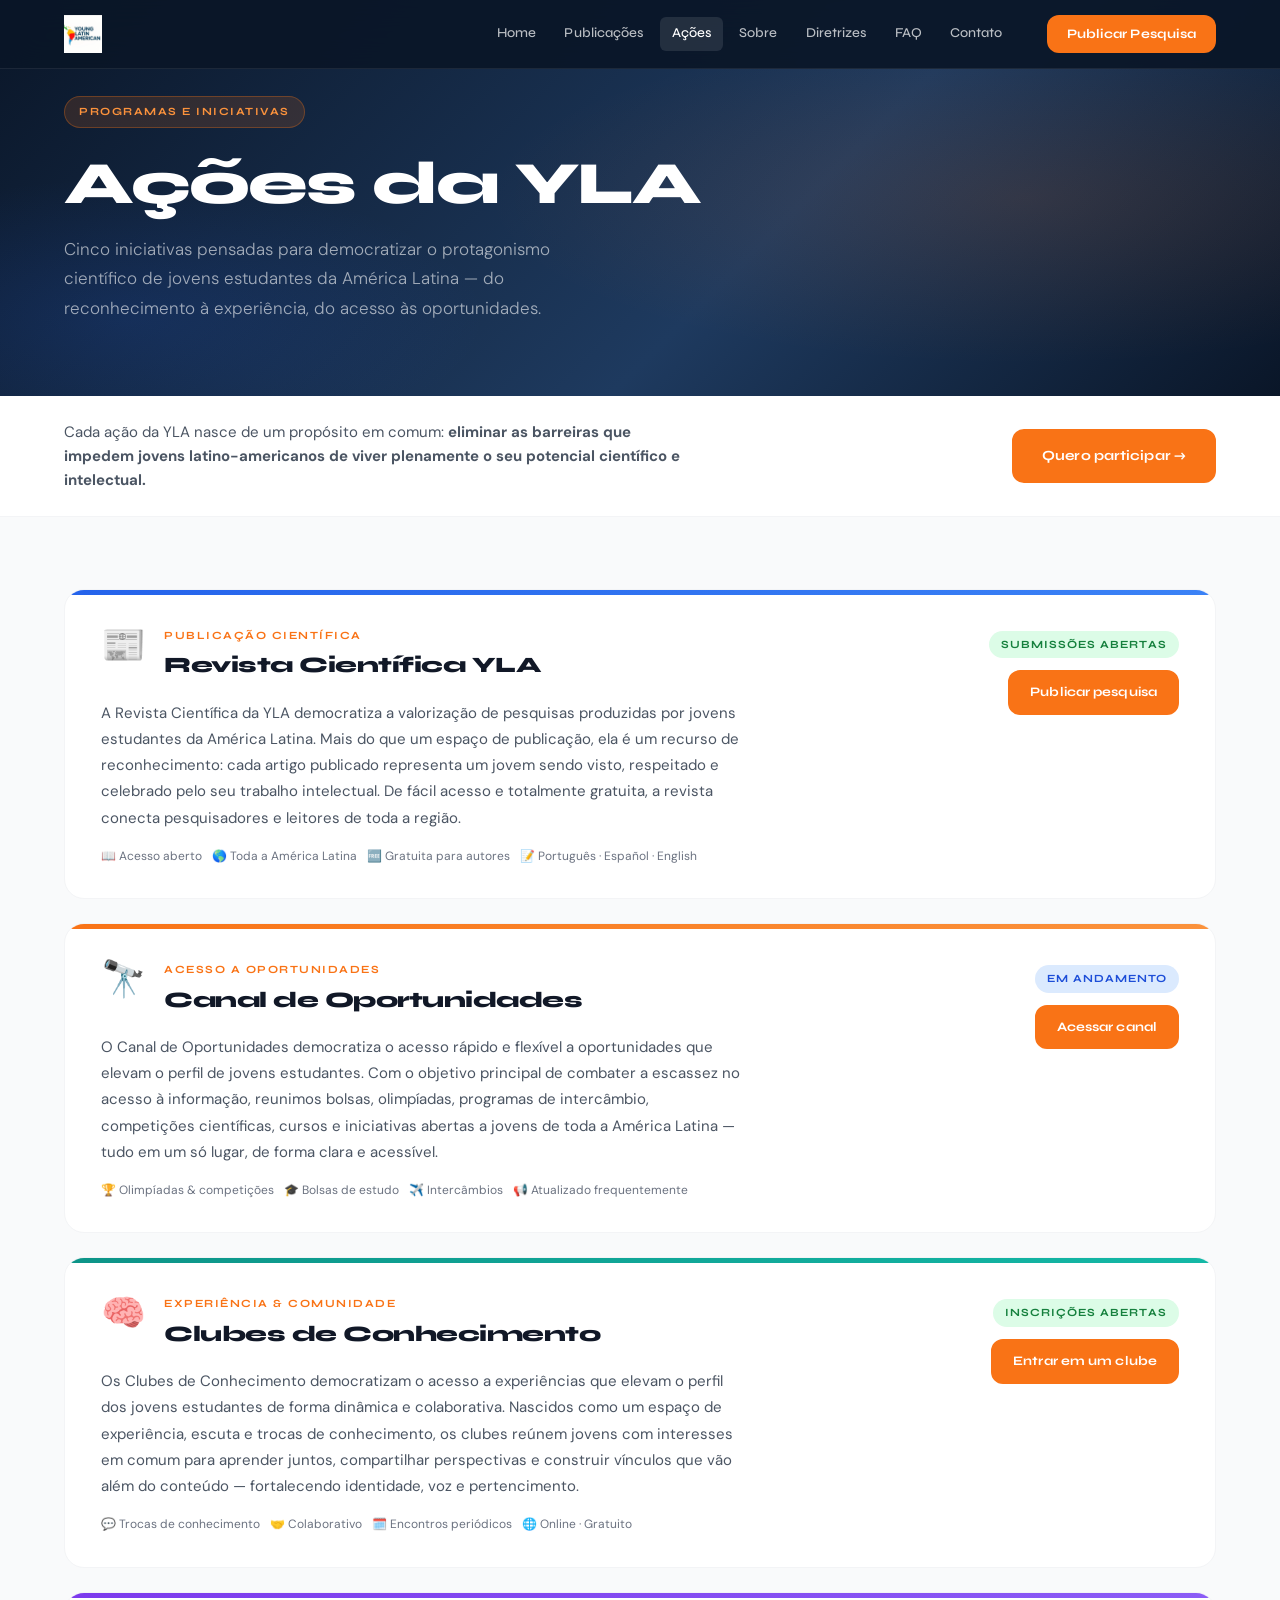
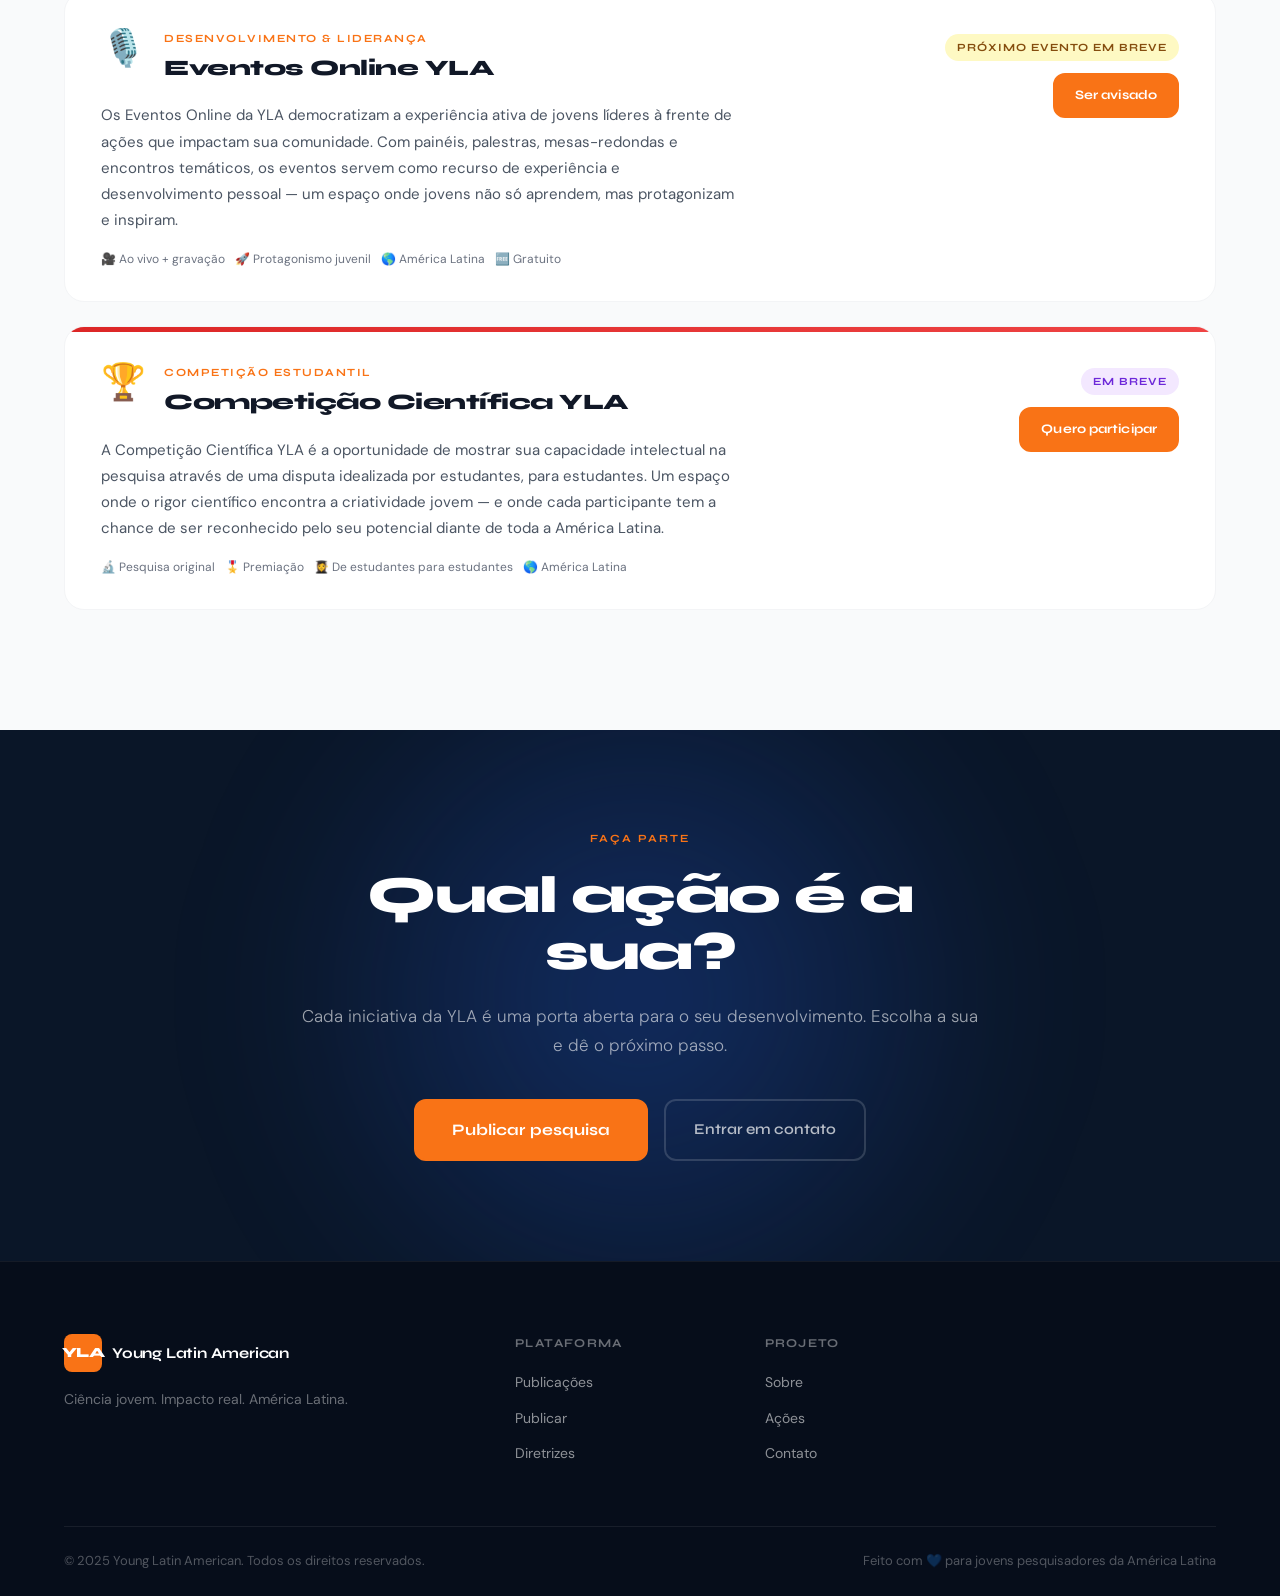
==== commit 9b0b8787: "feautre: now is everything working perfectly... ready to publish" ====
--- a/acoes.html
+++ b/acoes.html
@@ -8,12 +8,224 @@
   <link rel="preconnect" href="https://fonts.gstatic.com" crossorigin>
   <link href="https://fonts.googleapis.com/css2?family=Syne:wght@400;500;600;700;800&family=DM+Sans:ital,opsz,wght@0,9..40,300;0,9..40,400;0,9..40,500;0,9..40,600;1,9..40,400&family=DM+Serif+Display:ital@0;1&display=swap" rel="stylesheet">
   <link rel="stylesheet" href="styles.css">
+  <style>
+    /* Logo oficial no navbar */
+    .logo-official {
+      display: flex;
+      align-items: center;
+      gap: 10px;
+      text-decoration: none;
+    }
+    .logo-official img {
+      height: 38px;
+      width: auto;
+      display: block;
+    }
+
+    /* Hero das ações */
+    .acoes-hero-section {
+      background: linear-gradient(135deg, #0a1628 0%, #1e3a5f 60%, #0a1628 100%);
+      padding: 96px 0 72px;
+      position: relative;
+      overflow: hidden;
+    }
+    .acoes-hero-section::before {
+      content: '';
+      position: absolute;
+      inset: 0;
+      background: radial-gradient(ellipse 60% 60% at 80% 50%, rgba(249,115,22,.12) 0%, transparent 70%),
+                  radial-gradient(ellipse 40% 50% at 10% 80%, rgba(37,99,235,.15) 0%, transparent 70%);
+    }
+    .acoes-hero-inner {
+      position: relative;
+      z-index: 1;
+      max-width: 700px;
+    }
+    .acoes-hero-badge {
+      display: inline-flex;
+      align-items: center;
+      gap: 8px;
+      background: rgba(249,115,22,.15);
+      border: 1px solid rgba(249,115,22,.3);
+      color: #fb923c;
+      font-family: var(--font-display);
+      font-size: 11px;
+      font-weight: 700;
+      text-transform: uppercase;
+      letter-spacing: 1.5px;
+      padding: 6px 14px;
+      border-radius: 100px;
+      margin-bottom: 24px;
+    }
+    .acoes-hero-section h1 {
+      font-family: var(--font-display);
+      font-size: clamp(36px, 5.5vw, 60px);
+      font-weight: 800;
+      color: white;
+      letter-spacing: -2px;
+      line-height: 1.05;
+      margin-bottom: 20px;
+    }
+    .acoes-hero-section p {
+      font-size: 17px;
+      color: rgba(255,255,255,.6);
+      max-width: 560px;
+      line-height: 1.75;
+      font-weight: 300;
+    }
+
+    /* Grid de ações */
+    .acoes-list {
+      padding: 72px 0 96px;
+      background: var(--gray-50, #f9fafb);
+    }
+
+    .acao-full-card {
+      background: white;
+      border: 1px solid var(--gray-100, #f3f4f6);
+      border-radius: 20px;
+      overflow: hidden;
+      margin-bottom: 24px;
+      display: flex;
+      flex-direction: column;
+      transition: box-shadow .2s, transform .2s;
+    }
+    .acao-full-card:hover {
+      box-shadow: 0 12px 40px rgba(0,0,0,.09);
+      transform: translateY(-2px);
+    }
+
+    .acao-accent {
+      height: 5px;
+      background: linear-gradient(90deg, #2563eb, #3b82f6);
+      flex-shrink: 0;
+    }
+    .acao-accent.orange  { background: linear-gradient(90deg, #f97316, #fb923c); }
+    .acao-accent.teal    { background: linear-gradient(90deg, #0d9488, #14b8a6); }
+    .acao-accent.purple  { background: linear-gradient(90deg, #7c3aed, #8b5cf6); }
+    .acao-accent.red     { background: linear-gradient(90deg, #dc2626, #ef4444); }
+
+    .acao-full-body {
+      padding: 32px 36px;
+      display: flex;
+      gap: 32px;
+      align-items: flex-start;
+      justify-content: space-between;
+      flex-wrap: wrap;
+    }
+
+    .acao-full-icon-title {
+      display: flex;
+      align-items: flex-start;
+      gap: 18px;
+      margin-bottom: 16px;
+    }
+
+    .acao-full-icon {
+      font-size: 36px;
+      line-height: 1;
+      flex-shrink: 0;
+    }
+
+    .acao-full-category {
+      font-family: var(--font-display, 'Syne', sans-serif);
+      font-size: 11px;
+      font-weight: 700;
+      text-transform: uppercase;
+      letter-spacing: 1.5px;
+      color: var(--orange-500, #f97316);
+      margin-bottom: 4px;
+    }
+
+    .acao-full-title {
+      font-family: var(--font-display, 'Syne', sans-serif);
+      font-size: 22px;
+      font-weight: 800;
+      color: var(--gray-900, #111827);
+      letter-spacing: -0.5px;
+      margin: 0;
+    }
+
+    .acao-full-desc {
+      font-size: 15px;
+      color: var(--gray-600, #4b5563);
+      line-height: 1.75;
+      margin: 0 0 0 0;
+      max-width: 640px;
+    }
+
+    .acao-full-meta {
+      display: flex;
+      flex-direction: column;
+      align-items: flex-end;
+      gap: 12px;
+      flex-shrink: 0;
+      padding-top: 4px;
+    }
+
+    .acao-status {
+      font-family: var(--font-display, 'Syne', sans-serif);
+      font-size: 11px;
+      font-weight: 700;
+      text-transform: uppercase;
+      letter-spacing: 1px;
+      padding: 5px 12px;
+      border-radius: 100px;
+    }
+    .status-open    { background: #dcfce7; color: #15803d; }
+    .status-soon    { background: #fef9c3; color: #854d0e; }
+    .status-ongoing { background: #dbeafe; color: #1d4ed8; }
+    .status-coming  { background: #f3e8ff; color: #6d28d9; }
+
+    .acao-tags {
+      display: flex;
+      gap: 10px;
+      margin-top: 16px;
+      flex-wrap: wrap;
+    }
+    .acao-tag-pill {
+      font-size: 12px;
+      color: var(--gray-500, #6b7280);
+      display: flex;
+      align-items: center;
+      gap: 5px;
+    }
+
+    /* Missão strip no topo das ações */
+    .acoes-mission-strip {
+      background: white;
+      border-bottom: 1px solid var(--gray-100, #f3f4f6);
+      padding: 24px 0;
+    }
+    .acoes-mission-inner {
+      display: flex;
+      align-items: center;
+      justify-content: space-between;
+      gap: 24px;
+      flex-wrap: wrap;
+    }
+    .acoes-mission-text {
+      font-size: 15px;
+      color: var(--gray-600, #4b5563);
+      line-height: 1.6;
+      max-width: 620px;
+    }
+
+    @media (max-width: 680px) {
+      .acao-full-body { padding: 24px 20px; flex-direction: column; }
+      .acao-full-meta { align-items: flex-start; }
+      .acao-full-title { font-size: 18px; }
+    }
+  </style>
 </head>
 <body>
 
 <header class="navbar" id="navbar">
   <div class="nav-container">
-    <a href="index.html" class="logo"><span class="logo-mark">YLA</span><span class="logo-text">Young Latin American</span></a>
+    <!-- Logo oficial do projeto -->
+    <a href="index.html" class="logo-official">
+      <img src="1776787439348_image.png" alt="Young Latin American" />
+    </a>
     <nav class="nav-links" id="navLinks">
       <a href="index.html" class="nav-link">Home</a>
       <a href="publicacoes.html" class="nav-link">Publicações</a>
@@ -28,147 +240,192 @@
   </div>
 </header>
 
-<section class="page-header acoes-hero">
+<!-- HERO -->
+<section class="acoes-hero-section">
   <div class="container">
-    <div class="page-header-content">
-      <div class="page-header-badge">Programas e iniciativas</div>
+    <div class="acoes-hero-inner">
+      <div class="acoes-hero-badge">Programas e iniciativas</div>
       <h1>Ações da YLA</h1>
-      <p>Além de publicar pesquisas, a YLA oferece programas para desenvolver jovens pesquisadores, conectar talentos e impulsionar a ciência juvenil na América Latina.</p>
+      <p>Cinco iniciativas pensadas para democratizar o protagonismo científico de jovens estudantes da América Latina — do reconhecimento à experiência, do acesso às oportunidades.</p>
     </div>
   </div>
 </section>
 
+<!-- STRIP MISSÃO -->
+<div class="acoes-mission-strip">
+  <div class="container">
+    <div class="acoes-mission-inner">
+      <p class="acoes-mission-text">Cada ação da YLA nasce de um propósito em comum: <strong>eliminar as barreiras que impedem jovens latino-americanos de viver plenamente o seu potencial científico e intelectual.</strong></p>
+      <a href="contato.html" class="btn-primary" style="white-space:nowrap;font-size:14px;">Quero participar →</a>
+    </div>
+  </div>
+</div>
+
+<!-- LISTA DE AÇÕES -->
 <section class="acoes-list">
   <div class="container">
 
+    <!-- 1. Revista Científica -->
     <div class="acao-full-card">
       <div class="acao-accent"></div>
       <div class="acao-full-body">
-        <div>
+        <div style="flex:1;min-width:260px;">
           <div class="acao-full-icon-title">
-            <div class="acao-full-icon">🚀</div>
+            <div class="acao-full-icon">📰</div>
             <div>
-              <div class="acao-full-category">Programa intensivo</div>
-              <h3 class="acao-full-title">Bootcamp de Pesquisa Científica</h3>
+              <div class="acao-full-category">Publicação científica</div>
+              <h3 class="acao-full-title">Revista Científica YLA</h3>
             </div>
           </div>
-          <p class="acao-full-desc">Programa intensivo de 4 semanas online onde jovens pesquisadores desenvolvem sua primeira pesquisa científica com orientação especializada. Os participantes aprendem metodologia científica, análise de dados, escrita acadêmica e apresentação de resultados — tudo culminando em uma pesquisa pronta para submissão na plataforma YLA.</p>
-          <div style="display:flex;gap:16px;margin-top:16px;flex-wrap:wrap;">
-            <div style="font-size:13px;color:var(--gray-500);display:flex;align-items:center;gap:6px;">
-              <span>📅</span> 4 semanas · Online
-            </div>
-            <div style="font-size:13px;color:var(--gray-500);display:flex;align-items:center;gap:6px;">
-              <span>👥</span> Máx. 30 participantes
-            </div>
-            <div style="font-size:13px;color:var(--gray-500);display:flex;align-items:center;gap:6px;">
-              <span>🌎</span> Todos os países da AL
-            </div>
+          <p class="acao-full-desc">A Revista Científica da YLA democratiza a valorização de pesquisas produzidas por jovens estudantes da América Latina. Mais do que um espaço de publicação, ela é um recurso de reconhecimento: cada artigo publicado representa um jovem sendo visto, respeitado e celebrado pelo seu trabalho intelectual. De fácil acesso e totalmente gratuita, a revista conecta pesquisadores e leitores de toda a região.</p>
+          <div class="acao-tags">
+            <span class="acao-tag-pill">📖 Acesso aberto</span>
+            <span class="acao-tag-pill">🌎 Toda a América Latina</span>
+            <span class="acao-tag-pill">🆓 Gratuita para autores</span>
+            <span class="acao-tag-pill">📝 Português · Español · English</span>
           </div>
         </div>
         <div class="acao-full-meta">
-          <span class="acao-status status-soon">Próxima edição: Maio 2025</span>
-          <a href="contato.html" class="btn-primary" style="font-size:13px;padding:10px 20px;white-space:nowrap;">Quero participar</a>
-        </div>
-      </div>
-    </div>
-
+          <span class="acao-status status-open">Submissões abertas</span>
+          <a href="enviar.html" class="btn-primary" style="font-size:13px;padding:10px 20px;white-space:nowrap;">Publicar pesquisa</a>
+        </div>
+      </div>
+    </div>
+
+    <!-- 2. Canal de Oportunidades -->
     <div class="acao-full-card">
       <div class="acao-accent orange"></div>
       <div class="acao-full-body">
-        <div>
+        <div style="flex:1;min-width:260px;">
           <div class="acao-full-icon-title">
-            <div class="acao-full-icon">🎓</div>
+            <div class="acao-full-icon">🔭</div>
             <div>
-              <div class="acao-full-category">Mentoria individual</div>
-              <h3 class="acao-full-title">Mentorias Científicas YLA</h3>
+              <div class="acao-full-category">Acesso a oportunidades</div>
+              <h3 class="acao-full-title">Canal de Oportunidades</h3>
             </div>
           </div>
-          <p class="acao-full-desc">Conectamos jovens pesquisadores com mentores voluntários — estudantes universitários, mestrandos, doutorandos e profissionais da ciência — para sessões individuais de orientação científica. Cada mentorado recebe suporte específico para o desenvolvimento do seu projeto de pesquisa.</p>
-          <div style="display:flex;gap:16px;margin-top:16px;flex-wrap:wrap;">
-            <div style="font-size:13px;color:var(--gray-500);display:flex;align-items:center;gap:6px;">
-              <span>📅</span> 6 sessões de 1h
-            </div>
-            <div style="font-size:13px;color:var(--gray-500);display:flex;align-items:center;gap:6px;">
-              <span>🔬</span> Por área do conhecimento
-            </div>
-            <div style="font-size:13px;color:var(--gray-500);display:flex;align-items:center;gap:6px;">
-              <span>💬</span> Online · Gratuito
-            </div>
+          <p class="acao-full-desc">O Canal de Oportunidades democratiza o acesso rápido e flexível a oportunidades que elevam o perfil de jovens estudantes. Com o objetivo principal de combater a escassez no acesso à informação, reunimos bolsas, olimpíadas, programas de intercâmbio, competições científicas, cursos e iniciativas abertas a jovens de toda a América Latina — tudo em um só lugar, de forma clara e acessível.</p>
+          <div class="acao-tags">
+            <span class="acao-tag-pill">🏆 Olimpíadas & competições</span>
+            <span class="acao-tag-pill">🎓 Bolsas de estudo</span>
+            <span class="acao-tag-pill">✈️ Intercâmbios</span>
+            <span class="acao-tag-pill">📢 Atualizado frequentemente</span>
           </div>
         </div>
         <div class="acao-full-meta">
-          <span class="acao-status status-open">Inscrições abertas</span>
-          <a href="contato.html" class="btn-primary" style="font-size:13px;padding:10px 20px;white-space:nowrap;">Me inscrever</a>
-        </div>
-      </div>
-    </div>
-
+          <span class="acao-status status-ongoing">Em andamento</span>
+          <a href="contato.html" class="btn-primary" style="font-size:13px;padding:10px 20px;white-space:nowrap;">Acessar canal</a>
+        </div>
+      </div>
+    </div>
+
+    <!-- 3. Clubes de Conhecimento -->
     <div class="acao-full-card">
       <div class="acao-accent teal"></div>
       <div class="acao-full-body">
-        <div>
+        <div style="flex:1;min-width:260px;">
           <div class="acao-full-icon-title">
-            <div class="acao-full-icon">🔬</div>
+            <div class="acao-full-icon">🧠</div>
             <div>
-              <div class="acao-full-category">Workshops temáticos</div>
-              <h3 class="acao-full-title">Workshops YLA: Ciência na Prática</h3>
+              <div class="acao-full-category">Experiência & comunidade</div>
+              <h3 class="acao-full-title">Clubes de Conhecimento</h3>
             </div>
           </div>
-          <p class="acao-full-desc">Série de encontros online mensais com duração de 2 horas, focados em competências específicas para jovens pesquisadores. Cada workshop aborda um tema: metodologia científica, escrita de abstract, análise estatística básica, apresentação de pesquisas, uso de ferramentas de pesquisa, entre outros.</p>
-          <div style="display:flex;gap:16px;margin-top:16px;flex-wrap:wrap;">
-            <div style="font-size:13px;color:var(--gray-500);display:flex;align-items:center;gap:6px;">
-              <span>📅</span> Mensal · 2h cada
+          <p class="acao-full-desc">Os Clubes de Conhecimento democratizam o acesso a experiências que elevam o perfil dos jovens estudantes de forma dinâmica e colaborativa. Nascidos como um espaço de experiência, escuta e trocas de conhecimento, os clubes reúnem jovens com interesses em comum para aprender juntos, compartilhar perspectivas e construir vínculos que vão além do conteúdo — fortalecendo identidade, voz e pertencimento.</p>
+          <div class="acao-tags">
+            <span class="acao-tag-pill">💬 Trocas de conhecimento</span>
+            <span class="acao-tag-pill">🤝 Colaborativo</span>
+            <span class="acao-tag-pill">🗓️ Encontros periódicos</span>
+            <span class="acao-tag-pill">🌐 Online · Gratuito</span>
+          </div>
+        </div>
+        <div class="acao-full-meta">
+          <span class="acao-status status-open">Inscrições abertas</span>
+          <a href="contato.html" class="btn-primary" style="font-size:13px;padding:10px 20px;white-space:nowrap;">Entrar em um clube</a>
+        </div>
+      </div>
+    </div>
+
+    <!-- 4. Eventos Online -->
+    <div class="acao-full-card">
+      <div class="acao-accent purple"></div>
+      <div class="acao-full-body">
+        <div style="flex:1;min-width:260px;">
+          <div class="acao-full-icon-title">
+            <div class="acao-full-icon">🎙️</div>
+            <div>
+              <div class="acao-full-category">Desenvolvimento & liderança</div>
+              <h3 class="acao-full-title">Eventos Online YLA</h3>
             </div>
-            <div style="font-size:13px;color:var(--gray-500);display:flex;align-items:center;gap:6px;">
-              <span>🎥</span> Ao vivo + gravação
+          </div>
+          <p class="acao-full-desc">Os Eventos Online da YLA democratizam a experiência ativa de jovens líderes à frente de ações que impactam sua comunidade. Com painéis, palestras, mesas-redondas e encontros temáticos, os eventos servem como recurso de experiência e desenvolvimento pessoal — um espaço onde jovens não só aprendem, mas protagonizam e inspiram.</p>
+          <div class="acao-tags">
+            <span class="acao-tag-pill">🎥 Ao vivo + gravação</span>
+            <span class="acao-tag-pill">🚀 Protagonismo juvenil</span>
+            <span class="acao-tag-pill">🌎 América Latina</span>
+            <span class="acao-tag-pill">🆓 Gratuito</span>
+          </div>
+        </div>
+        <div class="acao-full-meta">
+          <span class="acao-status status-soon">Próximo evento em breve</span>
+          <a href="contato.html" class="btn-primary" style="font-size:13px;padding:10px 20px;white-space:nowrap;">Ser avisado</a>
+        </div>
+      </div>
+    </div>
+
+    <!-- 5. Competição Científica -->
+    <div class="acao-full-card">
+      <div class="acao-accent red"></div>
+      <div class="acao-full-body">
+        <div style="flex:1;min-width:260px;">
+          <div class="acao-full-icon-title">
+            <div class="acao-full-icon">🏆</div>
+            <div>
+              <div class="acao-full-category">Competição estudantil</div>
+              <h3 class="acao-full-title">Competição Científica YLA</h3>
             </div>
-            <div style="font-size:13px;color:var(--gray-500);display:flex;align-items:center;gap:6px;">
-              <span>🆓</span> Gratuito
-            </div>
+          </div>
+          <p class="acao-full-desc">A Competição Científica YLA é a oportunidade de mostrar sua capacidade intelectual na pesquisa através de uma disputa idealizada por estudantes, para estudantes. Um espaço onde o rigor científico encontra a criatividade jovem — e onde cada participante tem a chance de ser reconhecido pelo seu potencial diante de toda a América Latina.</p>
+          <div class="acao-tags">
+            <span class="acao-tag-pill">🔬 Pesquisa original</span>
+            <span class="acao-tag-pill">🎖️ Premiação</span>
+            <span class="acao-tag-pill">👩‍🎓 De estudantes para estudantes</span>
+            <span class="acao-tag-pill">🌎 América Latina</span>
           </div>
         </div>
         <div class="acao-full-meta">
-          <span class="acao-status status-ongoing">Em andamento</span>
-          <a href="contato.html" class="btn-primary" style="font-size:13px;padding:10px 20px;white-space:nowrap;">Ver calendário</a>
-        </div>
-      </div>
-    </div>
-
-    <div class="acao-full-card">
-      <div class="acao-accent" style="background: #8b5cf6;"></div>
-      <div class="acao-full-body">
-        <div>
-          <div class="acao-full-icon-title">
-            <div class="acao-full-icon">🌐</div>
-            <div>
-              <div class="acao-full-category">Comunidade</div>
-              <h3 class="acao-full-title">Rede YLA de Jovens Pesquisadores</h3>
-            </div>
-          </div>
-          <p class="acao-full-desc">Um espaço de conexão entre jovens pesquisadores de toda a América Latina. Troca de experiências, colaborações em pesquisas, grupos por área do conhecimento e acesso à nossa biblioteca de recursos científicos para estudantes.</p>
-          <div style="display:flex;gap:16px;margin-top:16px;flex-wrap:wrap;">
-            <div style="font-size:13px;color:var(--gray-500);display:flex;align-items:center;gap:6px;">
-              <span>👥</span> 140+ membros ativos
-            </div>
-            <div style="font-size:13px;color:var(--gray-500);display:flex;align-items:center;gap:6px;">
-              <span>🌎</span> 12 países
-            </div>
-          </div>
-        </div>
-        <div class="acao-full-meta">
-          <span class="acao-status status-open">Aberto a novos membros</span>
-          <a href="contato.html" class="btn-primary" style="font-size:13px;padding:10px 20px;white-space:nowrap;">Entrar na rede</a>
-        </div>
-      </div>
-    </div>
-
+          <span class="acao-status status-coming">Em breve</span>
+          <a href="contato.html" class="btn-primary" style="font-size:13px;padding:10px 20px;white-space:nowrap;">Quero participar</a>
+        </div>
+      </div>
+    </div>
+
+  </div>
+</section>
+
+<!-- CTA -->
+<section class="cta-section">
+  <div class="cta-bg"><div class="cta-orb"></div></div>
+  <div class="container">
+    <div class="cta-inner">
+      <div class="cta-label">Faça parte</div>
+      <h2 class="cta-title">Qual ação é a sua?</h2>
+      <p class="cta-text">Cada iniciativa da YLA é uma porta aberta para o seu desenvolvimento. Escolha a sua e dê o próximo passo.</p>
+      <div class="cta-actions">
+        <a href="enviar.html" class="btn-primary btn-large">Publicar pesquisa</a>
+        <a href="contato.html" class="btn-ghost">Entrar em contato</a>
+      </div>
+    </div>
   </div>
 </section>
 
 <footer class="footer">
   <div class="container">
     <div class="footer-grid">
-      <div class="footer-brand"><div class="footer-logo"><span class="logo-mark">YLA</span><span class="logo-text">Young Latin American</span></div><p class="footer-tagline">Ciência jovem. Impacto real. América Latina.</p></div>
+      <div class="footer-brand">
+        <div class="footer-logo"><span class="logo-mark">YLA</span><span class="logo-text">Young Latin American</span></div>
+        <p class="footer-tagline">Ciência jovem. Impacto real. América Latina.</p>
+      </div>
       <div class="footer-col"><h4 class="footer-col-title">Plataforma</h4><ul class="footer-links"><li><a href="publicacoes.html">Publicações</a></li><li><a href="enviar.html">Publicar</a></li><li><a href="diretrizes.html">Diretrizes</a></li></ul></div>
       <div class="footer-col"><h4 class="footer-col-title">Projeto</h4><ul class="footer-links"><li><a href="sobre.html">Sobre</a></li><li><a href="acoes.html">Ações</a></li><li><a href="contato.html">Contato</a></li></ul></div>
       <div class="footer-col"></div>
@@ -179,4 +436,4 @@
 
 <script src="main.js"></script>
 </body>
-</html>
+</html>
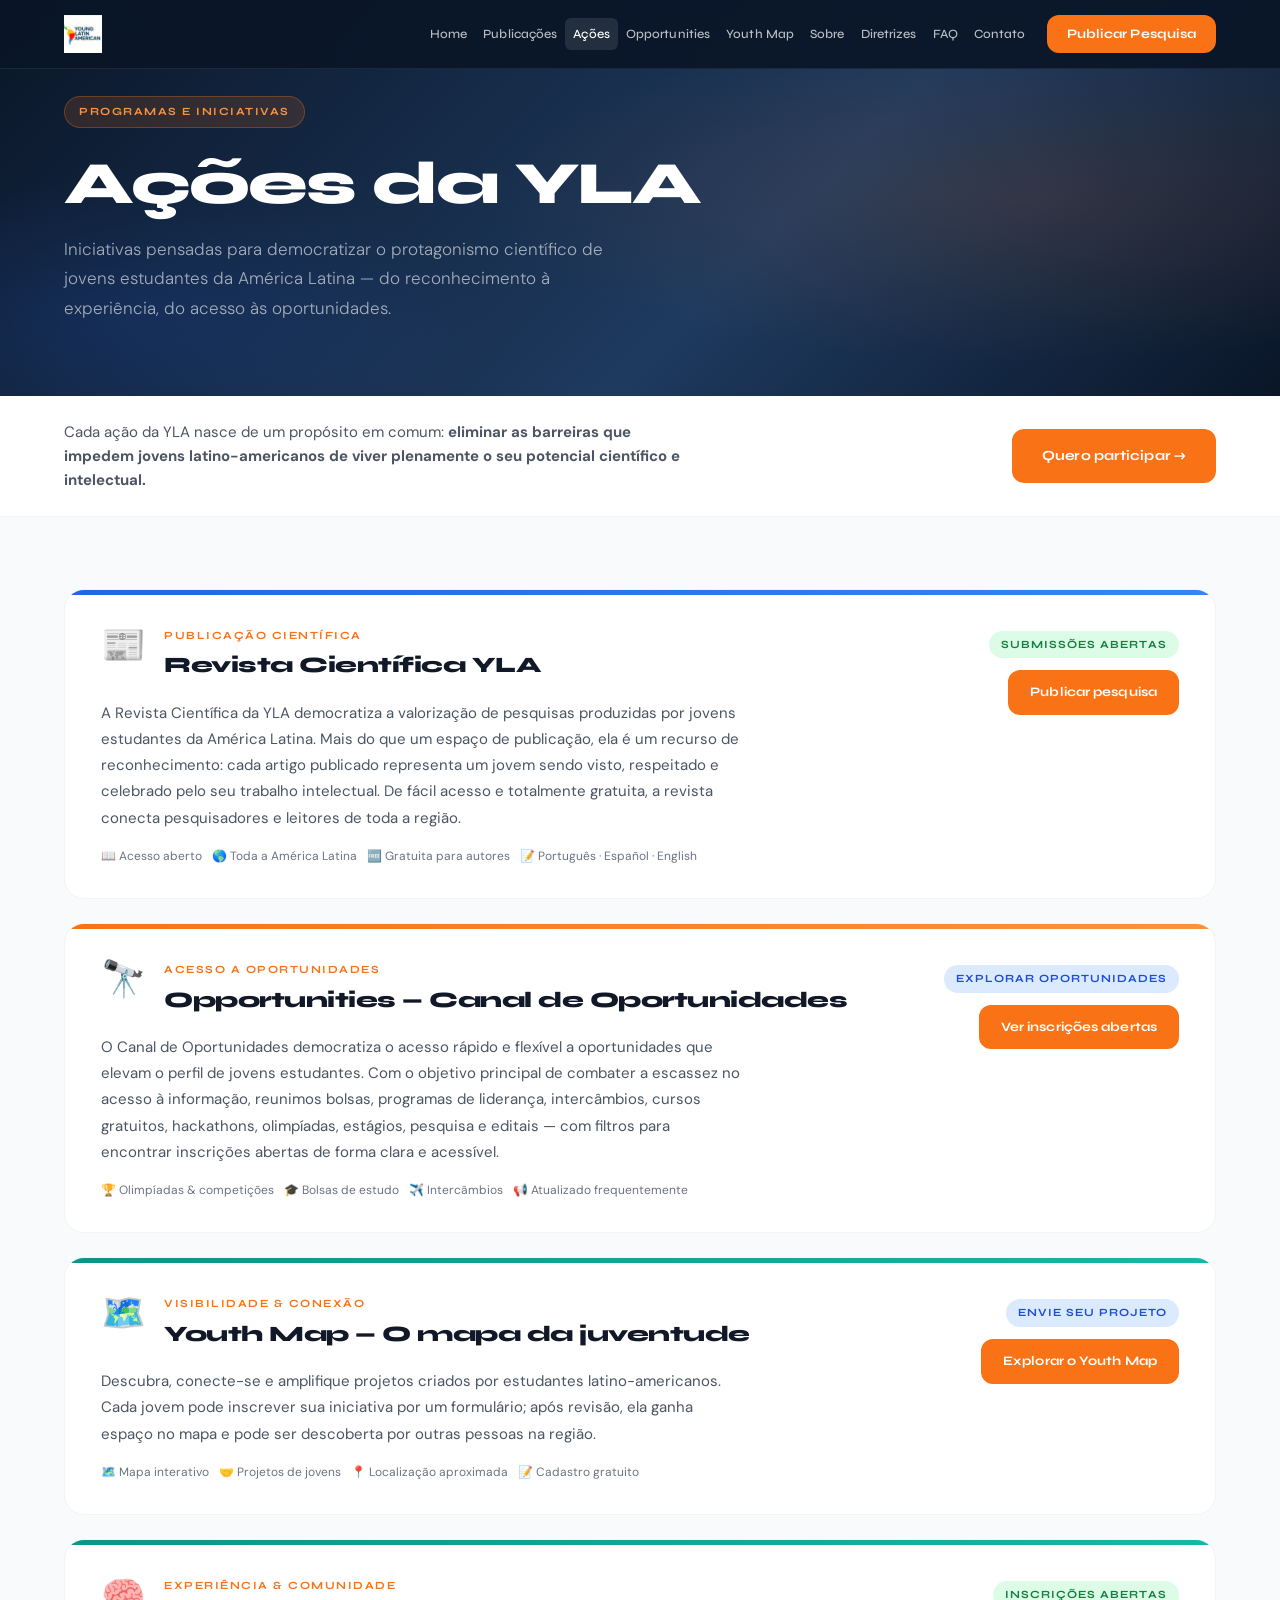
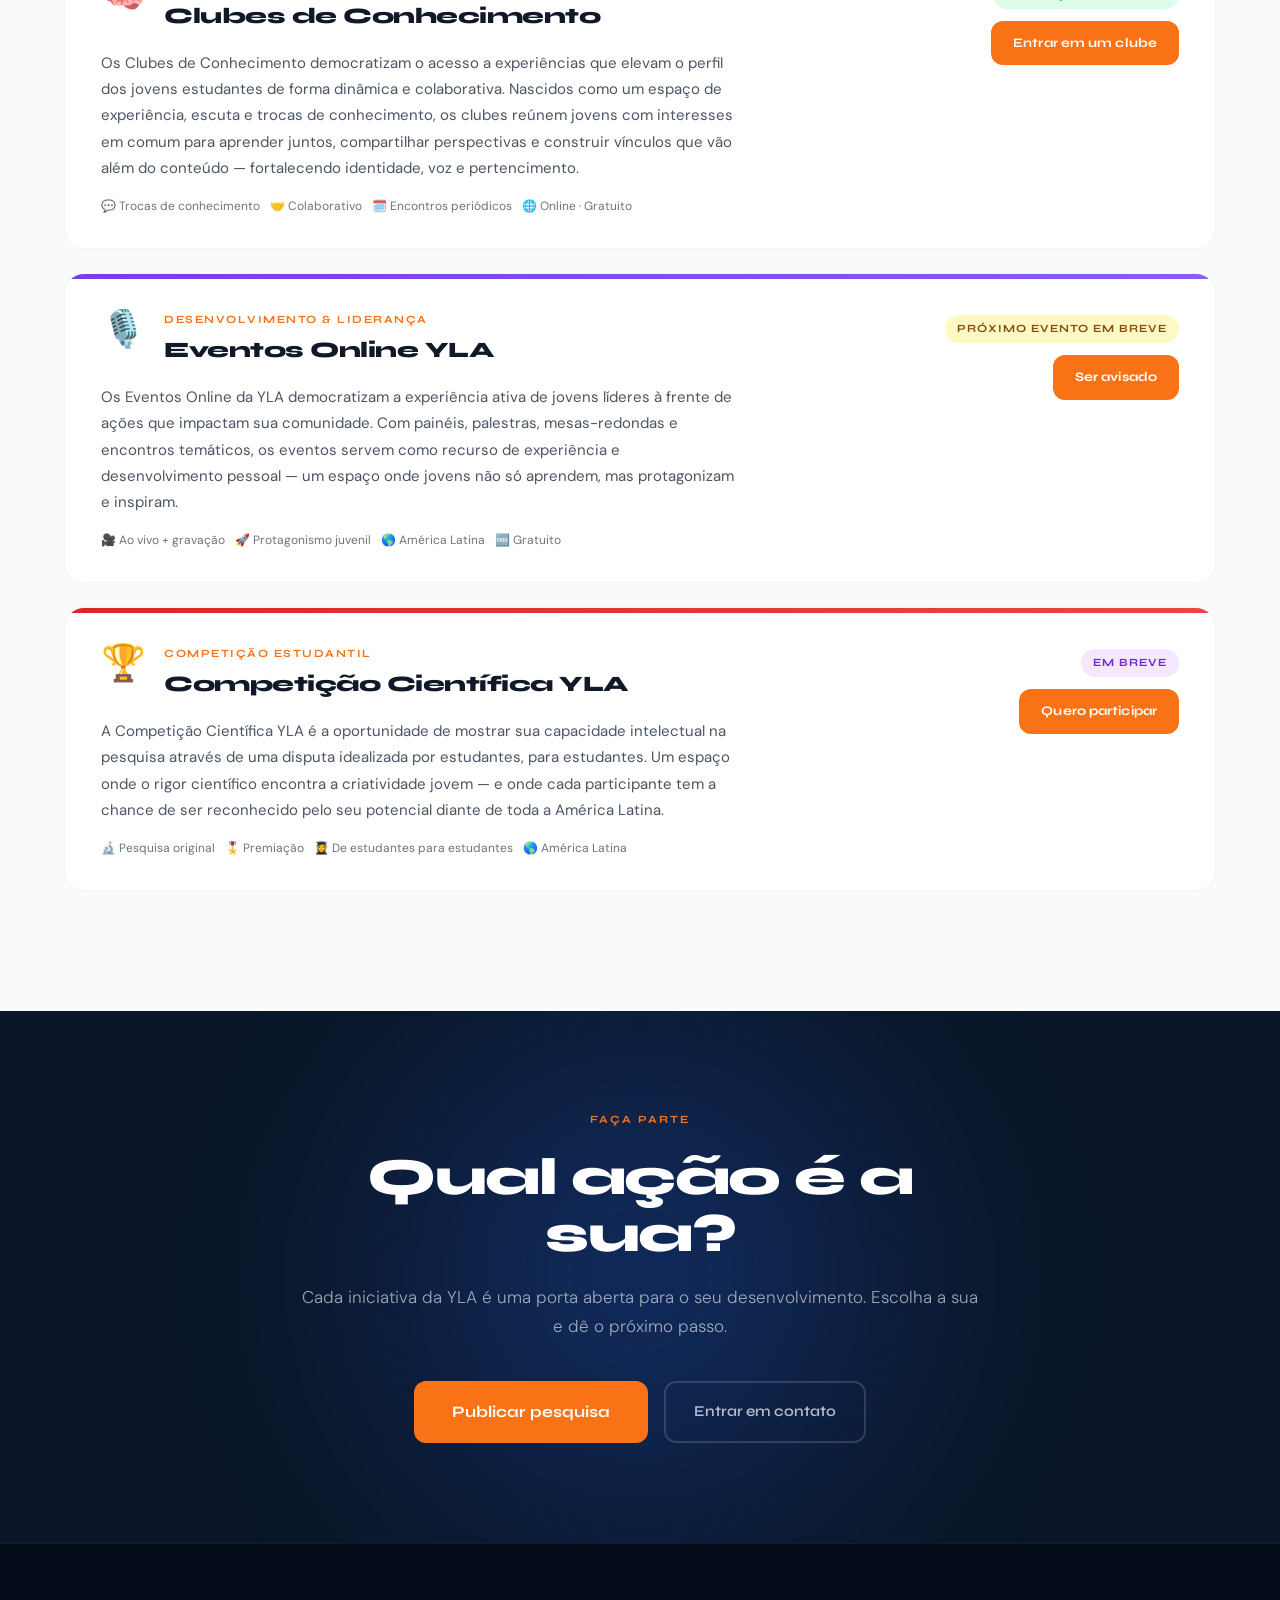
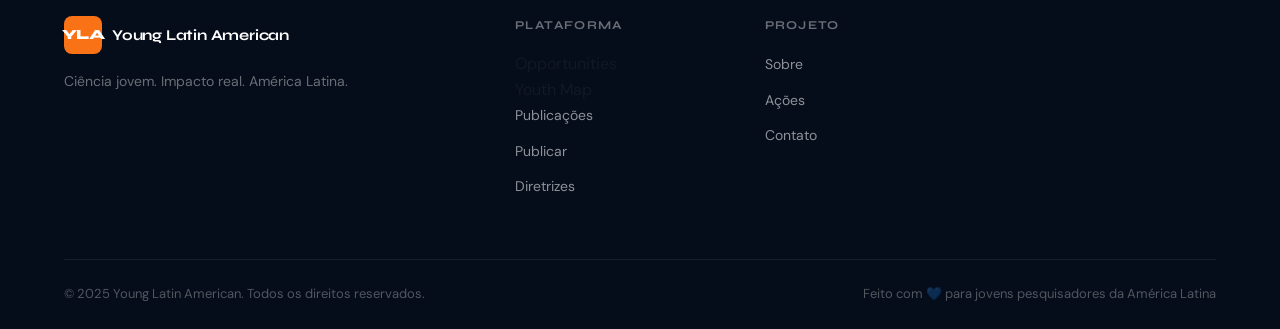
==== commit c60dcb68: "Mudanças pedidas pela Monaliza" ====
--- a/acoes.html
+++ b/acoes.html
@@ -230,6 +230,8 @@
       <a href="index.html" class="nav-link">Home</a>
       <a href="publicacoes.html" class="nav-link">Publicações</a>
       <a href="acoes.html" class="nav-link active">Ações</a>
+      <a href="opportunities.html" class="nav-link">Opportunities</a>
+      <a href="youth-map.html" class="nav-link">Youth Map</a>
       <a href="sobre.html" class="nav-link">Sobre</a>
       <a href="diretrizes.html" class="nav-link">Diretrizes</a>
       <a href="faq.html" class="nav-link">FAQ</a>
@@ -246,7 +248,7 @@
     <div class="acoes-hero-inner">
       <div class="acoes-hero-badge">Programas e iniciativas</div>
       <h1>Ações da YLA</h1>
-      <p>Cinco iniciativas pensadas para democratizar o protagonismo científico de jovens estudantes da América Latina — do reconhecimento à experiência, do acesso às oportunidades.</p>
+      <p>Iniciativas pensadas para democratizar o protagonismo científico de jovens estudantes da América Latina — do reconhecimento à experiência, do acesso às oportunidades.</p>
     </div>
   </div>
 </section>
@@ -301,10 +303,10 @@
             <div class="acao-full-icon">🔭</div>
             <div>
               <div class="acao-full-category">Acesso a oportunidades</div>
-              <h3 class="acao-full-title">Canal de Oportunidades</h3>
+              <h3 class="acao-full-title">Opportunities — Canal de Oportunidades</h3>
             </div>
           </div>
-          <p class="acao-full-desc">O Canal de Oportunidades democratiza o acesso rápido e flexível a oportunidades que elevam o perfil de jovens estudantes. Com o objetivo principal de combater a escassez no acesso à informação, reunimos bolsas, olimpíadas, programas de intercâmbio, competições científicas, cursos e iniciativas abertas a jovens de toda a América Latina — tudo em um só lugar, de forma clara e acessível.</p>
+          <p class="acao-full-desc">O Canal de Oportunidades democratiza o acesso rápido e flexível a oportunidades que elevam o perfil de jovens estudantes. Com o objetivo principal de combater a escassez no acesso à informação, reunimos bolsas, programas de liderança, intercâmbios, cursos gratuitos, hackathons, olimpíadas, estágios, pesquisa e editais — com filtros para encontrar inscrições abertas de forma clara e acessível.</p>
           <div class="acao-tags">
             <span class="acao-tag-pill">🏆 Olimpíadas & competições</span>
             <span class="acao-tag-pill">🎓 Bolsas de estudo</span>
@@ -313,9 +315,25 @@
           </div>
         </div>
         <div class="acao-full-meta">
-          <span class="acao-status status-ongoing">Em andamento</span>
-          <a href="contato.html" class="btn-primary" style="font-size:13px;padding:10px 20px;white-space:nowrap;">Acessar canal</a>
-        </div>
+          <span class="acao-status status-ongoing">Explorar oportunidades</span>
+          <a href="opportunities.html" class="btn-primary" style="font-size:13px;padding:10px 20px;white-space:nowrap;">Ver inscrições abertas</a>
+        </div>
+      </div>
+    </div>
+
+    <!-- Youth Map -->
+    <div class="acao-full-card">
+      <div class="acao-accent teal"></div>
+      <div class="acao-full-body">
+        <div style="flex:1;min-width:260px;">
+          <div class="acao-full-icon-title"><div class="acao-full-icon">🗺️</div><div>
+            <div class="acao-full-category">Visibilidade &amp; conexão</div>
+            <h3 class="acao-full-title">Youth Map — O mapa da juventude</h3>
+          </div></div>
+          <p class="acao-full-desc">Descubra, conecte-se e amplifique projetos criados por estudantes latino-americanos. Cada jovem pode inscrever sua iniciativa por um formulário; após revisão, ela ganha espaço no mapa e pode ser descoberta por outras pessoas na região.</p>
+          <div class="acao-tags"><span class="acao-tag-pill">🗺️ Mapa interativo</span><span class="acao-tag-pill">🤝 Projetos de jovens</span><span class="acao-tag-pill">📍 Localização aproximada</span><span class="acao-tag-pill">📝 Cadastro gratuito</span></div>
+        </div>
+        <div class="acao-full-meta"><span class="acao-status status-ongoing">Envie seu projeto</span><a href="youth-map.html" class="btn-primary" style="font-size:13px;padding:10px 20px;white-space:nowrap;">Explorar o Youth Map</a></div>
       </div>
     </div>
 
@@ -426,7 +444,8 @@
         <div class="footer-logo"><span class="logo-mark">YLA</span><span class="logo-text">Young Latin American</span></div>
         <p class="footer-tagline">Ciência jovem. Impacto real. América Latina.</p>
       </div>
-      <div class="footer-col"><h4 class="footer-col-title">Plataforma</h4><ul class="footer-links"><li><a href="publicacoes.html">Publicações</a></li><li><a href="enviar.html">Publicar</a></li><li><a href="diretrizes.html">Diretrizes</a></li></ul></div>
+      <div class="footer-col"><h4 class="footer-col-title">Plataforma</h4>
+        <ul class="yla-footer-extra"><li><a href="opportunities.html">Opportunities</a></li><li><a href="youth-map.html">Youth Map</a></li></ul><ul class="footer-links"><li><a href="publicacoes.html">Publicações</a></li><li><a href="enviar.html">Publicar</a></li><li><a href="diretrizes.html">Diretrizes</a></li></ul></div>
       <div class="footer-col"><h4 class="footer-col-title">Projeto</h4><ul class="footer-links"><li><a href="sobre.html">Sobre</a></li><li><a href="acoes.html">Ações</a></li><li><a href="contato.html">Contato</a></li></ul></div>
       <div class="footer-col"></div>
     </div>
--- a/styles.css
+++ b/styles.css
@@ -482,6 +482,297 @@
   to { opacity: 1; transform: translateY(0); }
 }
 
+/* ───── HERO COM GLOBO ──────────────────────────────────── */
+.hero-globe-layout {
+  display: grid;
+  grid-template-columns: 1fr 1fr;
+  align-items: center;
+  gap: 0;
+  min-height: 100vh;
+  padding: 120px var(--container-pad) 80px;
+}
+
+/* hero-content: exatamente como no original */
+.hero-globe-layout .hero-content {
+  max-width: 600px;
+  position: relative;
+  z-index: 2;
+  animation: heroFadeUp .8s ease both;
+}
+
+/* ── Wrap do globo: deslocado ~5% para a esquerda dentro da coluna ── */
+.hero-globe-wrap {
+  position: relative;
+  display: flex;
+  justify-content: center;
+  align-items: center;
+  z-index: 1;
+  animation: heroFadeUp .9s .2s ease both;
+  /* Desloca o globo para a esquerda dentro da coluna direita */
+  transform: translateX(-6%);
+}
+
+.hero-globe-glow {
+  position: absolute;
+  top: 50%; left: 50%;
+  transform: translate(-50%, -50%);
+  width: 540px; height: 540px;
+  border-radius: 50%;
+  background: radial-gradient(circle, rgba(37,99,235,0.24) 0%, rgba(37,99,235,0.09) 45%, transparent 70%);
+  pointer-events: none;
+  animation: globeGlowPulse 4s ease-in-out infinite;
+}
+
+.hero-globe-atm {
+  position: absolute;
+  top: 50%; left: 50%;
+  transform: translate(-50%, -50%);
+  width: 548px; height: 548px;
+  border-radius: 50%;
+  border: 1px solid rgba(59,130,246,0.2);
+  box-shadow:
+    0 0 70px rgba(37,99,235,0.14),
+    inset 0 0 70px rgba(37,99,235,0.07);
+  pointer-events: none;
+}
+
+@keyframes globeGlowPulse {
+  0%, 100% { opacity: 0.8; transform: translate(-50%,-50%) scale(1); }
+  50% { opacity: 1; transform: translate(-50%,-50%) scale(1.05); }
+}
+
+.hero-globe-wrap #ylaGlobe {
+  display: block;
+  width: 520px;
+  height: 520px;
+  max-width: 100%;
+  position: relative;
+  z-index: 2;
+  cursor: grab;
+  filter: drop-shadow(0 0 48px rgba(37,99,235,0.38));
+}
+
+.hero-globe-wrap #ylaGlobe:active { cursor: grabbing; }
+
+/* ── Painel de países ativos (abaixo do globo, centralizado) ── */
+.hero-globe-countries {
+  position: absolute;
+  bottom: -44px;
+  left: 50%;
+  transform: translateX(-50%);
+  display: flex;
+  align-items: center;
+  gap: 10px;
+  background: rgba(10,22,40,0.88);
+  border: 1px solid rgba(37,99,235,0.38);
+  backdrop-filter: blur(14px);
+  border-radius: 100px;
+  padding: 9px 18px 9px 14px;
+  animation: heroFadeUp 1s .7s ease both;
+  z-index: 3;
+  white-space: nowrap;
+  flex-wrap: nowrap;
+}
+
+.hero-countries-label {
+  font-size: 11px;
+  font-weight: 700;
+  font-family: var(--font-display);
+  color: rgba(255,255,255,0.45);
+  text-transform: uppercase;
+  letter-spacing: 0.8px;
+  white-space: nowrap;
+}
+
+.hero-countries-list {
+  display: flex;
+  align-items: center;
+  gap: 6px;
+  flex-wrap: nowrap;
+}
+
+.hero-country-tag {
+  font-size: 12.5px;
+  font-weight: 600;
+  color: rgba(255,255,255,0.88);
+  background: rgba(255,255,255,0.07);
+  border: 1px solid rgba(255,255,255,0.12);
+  border-radius: 100px;
+  padding: 3px 11px;
+  white-space: nowrap;
+}
+
+/* ── Balões flutuantes ── */
+.hcf {
+  position: absolute;
+  background: rgba(255,255,255,0.06);
+  border: 1px solid rgba(255,255,255,0.13);
+  backdrop-filter: blur(14px);
+  -webkit-backdrop-filter: blur(14px);
+  border-radius: 18px;
+  padding: 16px 20px;
+  z-index: 4;
+  pointer-events: none;
+  box-shadow: 0 8px 32px rgba(0,0,0,0.28);
+}
+
+/* Balão topo-esquerdo: pesquisa recente */
+.hcf-top-left {
+  top: 8%;
+  left: -10%;
+  width: 238px;
+  animation: floatA 7s ease-in-out infinite;
+}
+
+/* Balão inferior-esquerdo: convite */
+.hcf-bottom-left {
+  bottom: 10%;
+  left: -8%;
+  width: 220px;
+  animation: floatB 7s 2s ease-in-out infinite;
+}
+
+/* Balão topo-direito: badge */
+.hcf-top-right {
+  top: 12%;
+  right: 4%;
+  animation: floatC 7s 1s ease-in-out infinite;
+}
+
+.hcf-badge {
+  display: flex;
+  align-items: center;
+  gap: 10px;
+  padding: 12px 18px;
+  border-radius: 100px;
+  width: auto;
+  white-space: nowrap;
+}
+
+@keyframes floatA {
+  0%, 100% { transform: translateY(0px); }
+  50% { transform: translateY(-10px); }
+}
+@keyframes floatB {
+  0%, 100% { transform: translateY(0px); }
+  50% { transform: translateY(-8px); }
+}
+@keyframes floatC {
+  0%, 100% { transform: translateY(0px); }
+  50% { transform: translateY(-12px); }
+}
+
+.hcf-tag {
+  font-family: var(--font-display);
+  font-size: 10.5px;
+  font-weight: 700;
+  color: var(--orange-400);
+  text-transform: uppercase;
+  letter-spacing: 1px;
+  margin-bottom: 7px;
+}
+
+.hcf-title {
+  font-size: 13px;
+  font-weight: 500;
+  color: rgba(255,255,255,0.92);
+  line-height: 1.5;
+  margin-bottom: 8px;
+}
+
+.hcf-author {
+  font-size: 11.5px;
+  color: rgba(255,255,255,0.42);
+  font-weight: 400;
+}
+
+.hcf-cta {
+  font-family: var(--font-display);
+  font-size: 12px;
+  font-weight: 700;
+  color: var(--blue-300);
+}
+
+.hcf-badge-icon { font-size: 18px; }
+
+.hcf-badge-text {
+  font-size: 12.5px;
+  font-weight: 600;
+  color: rgba(255,255,255,0.85);
+}
+
+/* ── Globe section (texto/stats) ── */
+.globe-info-full {
+  padding-right: 0 !important;
+  display: grid;
+  grid-template-columns: 1fr 1fr;
+  column-gap: 80px;
+  row-gap: 0;
+  align-items: start;
+  max-width: 1000px;
+  margin: 0 auto;
+}
+
+.globe-info-full .globe-eyebrow   { grid-column: 1 / -1; margin-bottom: 24px; }
+.globe-info-full .globe-heading   { grid-column: 1 / 2; }
+.globe-info-full .globe-subtext   { grid-column: 1 / 2; }
+.globe-info-full .globe-country-tags { grid-column: 1 / 2; }
+.globe-info-full .globe-stats-grid {
+  grid-column: 2 / 3;
+  grid-row: 2 / 5;
+  align-self: center;
+  margin-bottom: 0;
+  grid-template-columns: 1fr 1fr;
+  gap: 16px;
+}
+
+/* Tag "em breve" */
+.g-tag-soon {
+  opacity: 0.45;
+  font-style: italic;
+}
+
+/* ── Responsivo ── */
+@media (max-width: 1100px) {
+  .hero-globe-layout {
+    grid-template-columns: 1fr;
+    padding-top: 120px;
+    padding-bottom: 80px;
+  }
+  .hero-globe-wrap {
+    transform: translateX(0);
+    margin-top: 48px;
+  }
+  .hero-globe-wrap #ylaGlobe { width: 400px; height: 400px; }
+  .hero-globe-atm { width: 420px; height: 420px; }
+  .hero-globe-glow { width: 420px; height: 420px; }
+  .hcf-top-left  { top: 2%;  left: -2%;  width: 190px; }
+  .hcf-bottom-left { bottom: 6%; left: -2%; width: 180px; }
+  .hcf-top-right { top: 5%; right: -2%; }
+  .globe-info-full {
+    grid-template-columns: 1fr;
+    text-align: center;
+  }
+  .globe-info-full .globe-heading,
+  .globe-info-full .globe-subtext,
+  .globe-info-full .globe-country-tags,
+  .globe-info-full .globe-stats-grid { grid-column: 1; }
+  .globe-info-full .globe-stats-grid {
+    grid-row: auto;
+    grid-template-columns: repeat(4, 1fr);
+    margin-bottom: 28px;
+  }
+  .globe-info-full .globe-country-tags { justify-content: center; }
+}
+
+@media (max-width: 640px) {
+  .hero-globe-wrap #ylaGlobe { width: 290px; height: 290px; }
+  .hero-globe-atm { width: 308px; height: 308px; }
+  .hero-globe-glow { width: 308px; height: 308px; }
+  .hcf { display: none; } /* em mobile pequeno esconde os balões para não sobrepor */
+  .globe-info-full .globe-stats-grid { grid-template-columns: repeat(2, 1fr); }
+}
+
 /* ===========================
    MISSION STRIP
 =========================== */
@@ -2188,3 +2479,1415 @@
   .footer-bottom { flex-direction: column; gap: 8px; }
   .acoes-grid { grid-template-columns: 1fr; }
 }
+
+/* ====================================================
+   GLOBE SECTION
+==================================================== */
+
+.globe-section {
+  background: linear-gradient(180deg, #040c1b 0%, #060f20 40%, #060f20 60%, #040c1b 100%);
+  padding: 80px 0 90px;
+  overflow: hidden;
+  position: relative;
+}
+
+.globe-section::before {
+  content: '';
+  position: absolute;
+  inset: 0;
+  background:
+    radial-gradient(ellipse 60% 60% at 70% 50%, rgba(37,99,235,0.07) 0%, transparent 70%),
+    radial-gradient(ellipse 40% 40% at 30% 50%, rgba(249,115,22,0.04) 0%, transparent 70%);
+  pointer-events: none;
+}
+
+/* Layout */
+.globe-layout {
+  display: grid;
+  grid-template-columns: 1fr 1fr;
+  gap: 64px;
+  align-items: center;
+  position: relative;
+  z-index: 1;
+}
+
+/* Left column */
+.globe-info {
+  padding-right: 16px;
+}
+
+.globe-eyebrow {
+  display: inline-flex;
+  align-items: center;
+  gap: 10px;
+  font-family: var(--font-display);
+  font-size: 11px;
+  font-weight: 700;
+  letter-spacing: 2px;
+  text-transform: uppercase;
+  color: var(--orange-400);
+  margin-bottom: 20px;
+}
+
+.globe-dot-pulse {
+  display: inline-block;
+  width: 8px;
+  height: 8px;
+  background: var(--orange-500);
+  border-radius: 50%;
+  position: relative;
+}
+
+.globe-dot-pulse::after {
+  content: '';
+  position: absolute;
+  inset: -4px;
+  border-radius: 50%;
+  background: rgba(249,115,22,0.4);
+  animation: globePulse 2s ease-out infinite;
+}
+
+@keyframes globePulse {
+  0%   { transform: scale(0.6); opacity: 1; }
+  100% { transform: scale(2.2); opacity: 0; }
+}
+
+.globe-heading {
+  font-family: var(--font-display);
+  font-size: clamp(32px, 3.8vw, 52px);
+  font-weight: 800;
+  color: #ffffff;
+  letter-spacing: -2px;
+  line-height: 1.05;
+  margin-bottom: 18px;
+}
+
+.globe-subtext {
+  font-size: 15.5px;
+  color: rgba(255,255,255,0.48);
+  line-height: 1.75;
+  max-width: 400px;
+  margin-bottom: 44px;
+  font-weight: 300;
+}
+
+/* Stats grid */
+.globe-stats-grid {
+  display: grid;
+  grid-template-columns: 1fr 1fr;
+  gap: 14px;
+  margin-bottom: 36px;
+}
+
+.globe-stat-item {
+  background: rgba(255,255,255,0.04);
+  border: 1px solid rgba(255,255,255,0.07);
+  border-radius: 16px;
+  padding: 20px 22px 16px;
+  transition: background 0.22s ease, border-color 0.22s ease;
+}
+
+.globe-stat-item:hover {
+  background: rgba(255,255,255,0.07);
+  border-color: rgba(249,115,22,0.2);
+}
+
+.globe-stat-top {
+  display: flex;
+  align-items: baseline;
+  gap: 2px;
+  margin-bottom: 5px;
+}
+
+.globe-stat-number {
+  font-family: var(--font-display);
+  font-size: 42px;
+  font-weight: 800;
+  color: #ffffff;
+  letter-spacing: -2px;
+  line-height: 1;
+}
+
+.globe-stat-plus {
+  font-family: var(--font-display);
+  font-size: 24px;
+  font-weight: 800;
+  color: var(--orange-400);
+  letter-spacing: -1px;
+}
+
+.globe-stat-label {
+  font-size: 11px;
+  font-weight: 600;
+  text-transform: uppercase;
+  letter-spacing: 0.9px;
+  color: rgba(255,255,255,0.35);
+}
+
+/* Country tags */
+.globe-country-tags {
+  display: flex;
+  flex-wrap: wrap;
+  gap: 7px;
+}
+
+.g-tag {
+  background: rgba(255,255,255,0.05);
+  border: 1px solid rgba(255,255,255,0.09);
+  border-radius: 100px;
+  padding: 5px 13px;
+  font-size: 12px;
+  color: rgba(255,255,255,0.6);
+  font-weight: 500;
+  transition: background 0.18s ease, border-color 0.18s ease, color 0.18s ease;
+  cursor: default;
+  user-select: none;
+}
+
+.g-tag:hover {
+  background: rgba(249,115,22,0.12);
+  border-color: rgba(249,115,22,0.3);
+  color: rgba(255,255,255,0.9);
+}
+
+/* Right column — Globe */
+.globe-visual {
+  display: flex;
+  justify-content: center;
+  align-items: center;
+  position: relative;
+}
+
+.globe-atm-ring {
+  position: absolute;
+  top: 50%;
+  left: 50%;
+  transform: translate(-50%, -50%);
+  width: 90%;
+  aspect-ratio: 1;
+  border-radius: 50%;
+  background: radial-gradient(circle, rgba(37,99,235,0.12) 0%, rgba(37,99,235,0.05) 50%, transparent 70%);
+  pointer-events: none;
+}
+
+#ylaGlobe {
+  display: block;
+  width: 480px;
+  height: 480px;
+  max-width: 100%;
+  position: relative;
+  z-index: 1;
+  cursor: grab;
+}
+
+#ylaGlobe:active {
+  cursor: grabbing;
+}
+
+/* Responsive */
+@media (max-width: 960px) {
+  .globe-layout {
+    grid-template-columns: 1fr;
+    gap: 48px;
+  }
+  .globe-visual {
+    order: -1;
+  }
+  #ylaGlobe {
+    width: 360px;
+    height: 360px;
+  }
+  .globe-info {
+    padding-right: 0;
+  }
+}
+
+@media (max-width: 560px) {
+  .globe-section {
+    padding: 72px 0 80px;
+  }
+  #ylaGlobe {
+    width: 290px;
+    height: 290px;
+  }
+  .globe-stats-grid {
+    gap: 10px;
+  }
+  .globe-stat-number {
+    font-size: 34px;
+  }
+  .globe-heading {
+    letter-spacing: -1.5px;
+  }
+}
+
+/* ===========================
+   ADMIN BUTTON (navbar)
+=========================== */
+.btn-admin-nav {
+  display: flex;
+  align-items: center;
+  gap: 6px;
+  font-family: var(--font-display);
+  font-weight: 600;
+  font-size: 12px;
+  color: rgba(255,255,255,0.6);
+  border: 1px solid rgba(255,255,255,0.15);
+  padding: 7px 14px;
+  border-radius: var(--radius-sm);
+  transition: var(--transition);
+  white-space: nowrap;
+  flex-shrink: 0;
+  letter-spacing: 0.2px;
+}
+.btn-admin-nav:hover {
+  color: var(--white);
+  background: rgba(255,255,255,0.1);
+  border-color: rgba(255,255,255,0.28);
+}
+
+/* ===========================
+   ADMIN — TABS
+=========================== */
+.admin-tabs {
+  display: flex;
+  gap: 8px;
+  margin-bottom: 28px;
+  border-bottom: 2px solid var(--gray-100);
+  padding-bottom: 0;
+}
+
+.admin-tab-btn {
+  display: flex;
+  align-items: center;
+  gap: 8px;
+  font-family: var(--font-display);
+  font-size: 13px;
+  font-weight: 600;
+  color: var(--gray-500);
+  background: none;
+  border: none;
+  border-bottom: 2.5px solid transparent;
+  margin-bottom: -2px;
+  padding: 10px 16px;
+  cursor: pointer;
+  transition: color .18s, border-color .18s;
+}
+.admin-tab-btn:hover { color: var(--gray-700); }
+.admin-tab-btn.active {
+  color: var(--blue-600);
+  border-bottom-color: var(--blue-500);
+}
+
+.admin-tab-content { }
+.admin-tab-content.hidden { display: none; }
+
+/* ===========================
+   ADMIN — MESSAGES
+=========================== */
+.admin-msg-toolbar {
+  display: flex;
+  align-items: center;
+  justify-content: space-between;
+  margin-bottom: 18px;
+  padding: 12px 16px;
+  background: var(--gray-50);
+  border-radius: var(--radius-md);
+  border: 1px solid var(--gray-200);
+}
+
+.admin-msg-filter-label {
+  display: flex;
+  align-items: center;
+  gap: 8px;
+  font-size: 13px;
+  font-weight: 500;
+  color: var(--gray-600);
+  cursor: pointer;
+}
+
+.admin-realtime-badge {
+  font-size: 11.5px;
+  font-weight: 600;
+  color: #16a34a;
+  letter-spacing: 0.2px;
+}
+
+.admin-msg-list {
+  display: flex;
+  flex-direction: column;
+  gap: 14px;
+}
+
+.admin-msg-card {
+  background: white;
+  border: 1px solid var(--gray-200);
+  border-radius: var(--radius-lg);
+  overflow: hidden;
+  transition: box-shadow .18s, border-color .18s;
+}
+.admin-msg-card:hover {
+  box-shadow: var(--shadow-md);
+  border-color: var(--blue-100);
+}
+.admin-msg-unread {
+  border-left: 3px solid var(--blue-500);
+  background: #f8faff;
+}
+
+.admin-msg-header {
+  display: flex;
+  align-items: flex-start;
+  gap: 14px;
+  padding: 18px 20px 12px;
+  flex-wrap: wrap;
+}
+
+.admin-msg-avatar {
+  width: 40px;
+  height: 40px;
+  border-radius: 50%;
+  background: linear-gradient(135deg, var(--blue-600), var(--blue-400));
+  color: white;
+  font-family: var(--font-display);
+  font-weight: 700;
+  font-size: 16px;
+  display: flex;
+  align-items: center;
+  justify-content: center;
+  flex-shrink: 0;
+}
+
+.admin-msg-info {
+  flex: 1;
+  min-width: 0;
+}
+
+.admin-msg-name {
+  font-family: var(--font-display);
+  font-weight: 700;
+  font-size: 14px;
+  color: var(--gray-900);
+  display: flex;
+  align-items: center;
+  gap: 8px;
+}
+
+.admin-msg-new-tag {
+  background: var(--blue-500);
+  color: white;
+  font-size: 10px;
+  font-weight: 700;
+  padding: 2px 7px;
+  border-radius: 20px;
+  letter-spacing: 0.4px;
+}
+
+.admin-msg-meta {
+  font-size: 12px;
+  color: var(--gray-400);
+  margin-top: 3px;
+  display: flex;
+  gap: 6px;
+  flex-wrap: wrap;
+}
+
+.admin-msg-email {
+  color: var(--blue-500);
+  text-decoration: underline;
+  text-underline-offset: 2px;
+}
+
+.admin-msg-subject {
+  font-family: var(--font-display);
+  font-size: 12px;
+  font-weight: 600;
+  color: var(--gray-600);
+  background: var(--gray-100);
+  padding: 4px 10px;
+  border-radius: 20px;
+  white-space: nowrap;
+  align-self: flex-start;
+}
+
+.admin-msg-read-btn {
+  font-size: 12px;
+  font-weight: 600;
+  color: white;
+  background: var(--blue-500);
+  border: none;
+  padding: 5px 12px;
+  border-radius: 20px;
+  cursor: pointer;
+  white-space: nowrap;
+  transition: background .15s;
+}
+.admin-msg-read-btn:hover { background: var(--blue-600); }
+
+.admin-msg-read-tag {
+  font-size: 12px;
+  color: #16a34a;
+  font-weight: 600;
+  white-space: nowrap;
+}
+
+.admin-msg-body {
+  padding: 4px 20px 16px 74px;
+  font-size: 14px;
+  color: var(--gray-700);
+  line-height: 1.7;
+  white-space: pre-wrap;
+}
+
+.admin-msg-footer {
+  padding: 10px 20px 14px 74px;
+  border-top: 1px solid var(--gray-100);
+}
+
+.admin-btn-reply {
+  font-size: 12.5px;
+  font-weight: 600;
+  color: var(--blue-500);
+  text-decoration: underline;
+  text-underline-offset: 2px;
+  transition: color .15s;
+}
+.admin-btn-reply:hover { color: var(--blue-700); }
+
+/* Badge pulse animation */
+.admin-badge-new { background: #ef4444 !important; }
+
+@keyframes badge-pulse {
+  0%   { transform: scale(1); }
+  50%  { transform: scale(1.3); }
+  100% { transform: scale(1); }
+}
+.admin-badge-pulse { animation: badge-pulse 0.5s ease 2; }
+
+@media (max-width: 640px) {
+  .admin-msg-body { padding-left: 20px; }
+  .admin-msg-footer { padding-left: 20px; }
+}
+/* ===========================
+   ADMIN — PAGE BASE
+=========================== */
+.admin-page {
+  background: var(--gray-50);
+  min-height: 100vh;
+}
+
+/* ===========================
+   ADMIN — TOPBAR
+=========================== */
+.admin-topbar {
+  position: fixed;
+  top: 0;
+  left: 0;
+  right: 0;
+  z-index: 200;
+  height: 60px;
+  background: rgba(10,22,40,0.97);
+  backdrop-filter: blur(16px);
+  -webkit-backdrop-filter: blur(16px);
+  border-bottom: 1px solid rgba(255,255,255,0.08);
+  display: flex;
+  align-items: center;
+  gap: 0;
+  padding: 0 28px;
+  box-shadow: 0 2px 20px rgba(0,0,0,0.25);
+}
+
+.admin-topbar-logo {
+  font-family: var(--font-display);
+  font-size: 15px;
+  font-weight: 800;
+  color: white;
+  letter-spacing: -0.3px;
+  display: flex;
+  align-items: center;
+  gap: 8px;
+  flex-shrink: 0;
+}
+.admin-topbar-logo span {
+  font-size: 11px;
+  font-weight: 600;
+  color: var(--orange-400);
+  background: rgba(249,115,22,0.15);
+  border: 1px solid rgba(249,115,22,0.3);
+  padding: 2px 8px;
+  border-radius: 20px;
+  letter-spacing: 0.4px;
+  text-transform: uppercase;
+}
+
+.admin-topbar-sep {
+  width: 1px;
+  height: 24px;
+  background: rgba(255,255,255,0.12);
+  margin: 0 20px;
+  flex-shrink: 0;
+}
+
+.admin-topbar-title {
+  font-family: var(--font-display);
+  font-size: 13px;
+  font-weight: 600;
+  color: rgba(255,255,255,0.65);
+  flex: 1;
+}
+
+.admin-topbar-right {
+  display: flex;
+  align-items: center;
+  gap: 16px;
+  flex-shrink: 0;
+}
+
+.admin-topbar-user {
+  font-size: 12px;
+  color: rgba(255,255,255,0.5);
+  font-weight: 500;
+  max-width: 200px;
+  overflow: hidden;
+  text-overflow: ellipsis;
+  white-space: nowrap;
+}
+
+.admin-back-link {
+  display: flex;
+  align-items: center;
+  gap: 5px;
+  font-family: var(--font-display);
+  font-size: 12px;
+  font-weight: 600;
+  color: rgba(255,255,255,0.55);
+  border: 1px solid rgba(255,255,255,0.15);
+  padding: 5px 12px;
+  border-radius: var(--radius-sm);
+  transition: var(--transition);
+}
+.admin-back-link:hover {
+  color: white;
+  background: rgba(255,255,255,0.08);
+  border-color: rgba(255,255,255,0.3);
+}
+
+.admin-logout-btn {
+  font-family: var(--font-display);
+  font-size: 12px;
+  font-weight: 700;
+  color: rgba(255,255,255,0.7);
+  background: rgba(239,68,68,0.15);
+  border: 1px solid rgba(239,68,68,0.3);
+  padding: 5px 14px;
+  border-radius: var(--radius-sm);
+  cursor: pointer;
+  transition: var(--transition);
+  letter-spacing: 0.2px;
+}
+.admin-logout-btn:hover {
+  background: rgba(239,68,68,0.3);
+  color: white;
+  border-color: rgba(239,68,68,0.6);
+}
+
+/* ===========================
+   ADMIN — GUARD / LOGIN
+=========================== */
+.admin-guard {
+  position: fixed;
+  inset: 0;
+  z-index: 150;
+  background: radial-gradient(ellipse at 30% 40%, #0f2042 0%, #0a1628 50%, #030913 100%);
+  display: flex;
+  align-items: center;
+  justify-content: center;
+  padding: 24px;
+}
+
+.admin-login-modal {
+  background: rgba(255,255,255,0.04);
+  border: 1px solid rgba(255,255,255,0.1);
+  border-radius: 24px;
+  padding: 44px 40px 40px;
+  width: 100%;
+  box-shadow: 0 32px 80px rgba(0,0,0,0.6), 0 0 0 1px rgba(37,99,235,0.15);
+  backdrop-filter: blur(20px);
+}
+
+.admin-login-logo {
+  display: flex;
+  align-items: center;
+  gap: 12px;
+  margin-bottom: 32px;
+}
+
+.admin-login-logo-dot {
+  width: 40px;
+  height: 40px;
+  background: linear-gradient(135deg, var(--orange-500), var(--orange-600));
+  border-radius: 10px;
+  flex-shrink: 0;
+  box-shadow: 0 4px 14px rgba(249,115,22,0.4);
+}
+
+.admin-login-logo-text {
+  font-family: var(--font-display);
+  font-size: 16px;
+  font-weight: 800;
+  color: white;
+  letter-spacing: -0.3px;
+}
+
+.admin-login-title {
+  font-family: var(--font-display);
+  font-size: 26px;
+  font-weight: 800;
+  color: white;
+  letter-spacing: -0.5px;
+  margin-bottom: 8px;
+}
+
+.admin-login-sub {
+  font-size: 14px;
+  color: rgba(255,255,255,0.45);
+  margin-bottom: 32px;
+  line-height: 1.5;
+}
+
+.admin-login-field {
+  margin-bottom: 18px;
+}
+
+.admin-login-label {
+  display: block;
+  font-family: var(--font-display);
+  font-size: 12px;
+  font-weight: 700;
+  color: rgba(255,255,255,0.55);
+  text-transform: uppercase;
+  letter-spacing: 0.8px;
+  margin-bottom: 8px;
+}
+
+.admin-login-input {
+  width: 100%;
+  background: rgba(255,255,255,0.07);
+  border: 1px solid rgba(255,255,255,0.12);
+  border-radius: var(--radius-md);
+  padding: 12px 16px;
+  font-family: var(--font-body);
+  font-size: 15px;
+  color: white;
+  outline: none;
+  transition: border-color .18s, background .18s;
+}
+.admin-login-input::placeholder { color: rgba(255,255,255,0.25); }
+.admin-login-input:focus {
+  border-color: var(--blue-400);
+  background: rgba(255,255,255,0.1);
+}
+
+.admin-login-error {
+  font-size: 13px;
+  color: #f87171;
+  margin-top: 8px;
+  display: none;
+  animation: shakeIn .3s ease;
+}
+.admin-login-error.show { display: block; }
+@keyframes shakeIn {
+  0%,100% { transform: translateX(0); }
+  25% { transform: translateX(-5px); }
+  75% { transform: translateX(5px); }
+}
+
+.admin-login-btn {
+  width: 100%;
+  background: linear-gradient(135deg, var(--blue-600), var(--blue-500));
+  color: white;
+  font-family: var(--font-display);
+  font-size: 15px;
+  font-weight: 700;
+  padding: 14px 24px;
+  border-radius: var(--radius-md);
+  border: none;
+  cursor: pointer;
+  letter-spacing: 0.2px;
+  transition: var(--transition);
+  margin-top: 8px;
+  box-shadow: 0 4px 20px rgba(37,99,235,0.4);
+}
+.admin-login-btn:hover {
+  background: linear-gradient(135deg, var(--blue-700), var(--blue-600));
+  transform: translateY(-1px);
+  box-shadow: 0 8px 28px rgba(37,99,235,0.5);
+}
+.admin-login-btn:disabled {
+  opacity: 0.6;
+  cursor: not-allowed;
+  transform: none;
+}
+
+/* ===========================
+   ADMIN — BODY / CONTENT
+=========================== */
+.admin-body {
+  padding-top: 60px;
+  min-height: 100vh;
+}
+
+.admin-content {
+  max-width: 1100px;
+  margin: 0 auto;
+  padding: 36px 28px 60px;
+}
+
+/* ===========================
+   ADMIN — STATS
+=========================== */
+.admin-stats-row {
+  display: grid;
+  grid-template-columns: repeat(4, 1fr);
+  gap: 16px;
+  margin-bottom: 32px;
+}
+
+.admin-stat-card {
+  background: white;
+  border: 1px solid var(--gray-200);
+  border-radius: var(--radius-lg);
+  padding: 20px 22px;
+  transition: box-shadow .18s, transform .18s;
+  cursor: default;
+}
+.admin-stat-card:hover {
+  box-shadow: var(--shadow-md);
+  transform: translateY(-2px);
+}
+
+.admin-stat-label {
+  font-family: var(--font-display);
+  font-size: 12px;
+  font-weight: 700;
+  color: var(--gray-500);
+  text-transform: uppercase;
+  letter-spacing: 0.7px;
+  display: flex;
+  align-items: center;
+  gap: 6px;
+  margin-bottom: 12px;
+}
+
+.admin-stat-num {
+  font-family: var(--font-display);
+  font-size: 36px;
+  font-weight: 800;
+  color: var(--gray-900);
+  letter-spacing: -1px;
+  line-height: 1;
+  margin-bottom: 4px;
+}
+
+.admin-stat-sub {
+  font-size: 12px;
+  color: var(--gray-400);
+  font-weight: 400;
+}
+
+/* ===========================
+   ADMIN — FILTERS
+=========================== */
+.admin-filters {
+  display: flex;
+  align-items: center;
+  gap: 8px;
+  flex-wrap: wrap;
+  margin-bottom: 24px;
+}
+
+.admin-filter-btn {
+  display: flex;
+  align-items: center;
+  gap: 6px;
+  font-family: var(--font-display);
+  font-size: 12.5px;
+  font-weight: 600;
+  color: var(--gray-600);
+  background: white;
+  border: 1px solid var(--gray-200);
+  padding: 7px 14px;
+  border-radius: 100px;
+  cursor: pointer;
+  transition: var(--transition);
+  white-space: nowrap;
+}
+.admin-filter-btn:hover {
+  border-color: var(--blue-300);
+  color: var(--blue-600);
+  background: var(--blue-50);
+}
+.admin-filter-btn.active {
+  background: var(--blue-600);
+  color: white;
+  border-color: var(--blue-600);
+}
+.admin-filter-btn.active .count-badge {
+  background: rgba(255,255,255,0.25);
+  color: white;
+}
+
+.count-badge {
+  background: var(--gray-100);
+  color: var(--gray-600);
+  font-size: 11px;
+  font-weight: 700;
+  padding: 1px 7px;
+  border-radius: 20px;
+  min-width: 20px;
+  text-align: center;
+}
+
+.admin-search-wrap {
+  display: flex;
+  align-items: center;
+  gap: 8px;
+  background: white;
+  border: 1px solid var(--gray-200);
+  border-radius: 100px;
+  padding: 7px 14px;
+  margin-left: auto;
+  color: var(--gray-400);
+  transition: border-color .18s;
+}
+.admin-search-wrap:focus-within {
+  border-color: var(--blue-400);
+  color: var(--gray-600);
+}
+
+.admin-search-input {
+  border: none;
+  outline: none;
+  font-size: 13px;
+  color: var(--gray-700);
+  font-family: var(--font-body);
+  width: 200px;
+  background: transparent;
+}
+.admin-search-input::placeholder { color: var(--gray-400); }
+
+/* ===========================
+   ADMIN — SUBMISSIONS LIST
+=========================== */
+.admin-submissions-list {
+  display: flex;
+  flex-direction: column;
+  gap: 12px;
+}
+
+.admin-sub-card {
+  background: white;
+  border: 1px solid var(--gray-200);
+  border-radius: var(--radius-lg);
+  overflow: hidden;
+  transition: box-shadow .18s, border-color .18s;
+}
+.admin-sub-card:hover { box-shadow: var(--shadow-sm); }
+.admin-sub-card.expanded { border-color: var(--blue-200); }
+
+.admin-sub-card-header {
+  display: flex;
+  align-items: flex-start;
+  gap: 14px;
+  padding: 18px 20px;
+  cursor: pointer;
+}
+
+.admin-sub-avatar {
+  width: 44px;
+  height: 44px;
+  border-radius: var(--radius-md);
+  display: flex;
+  align-items: center;
+  justify-content: center;
+  font-family: var(--font-display);
+  font-weight: 800;
+  font-size: 16px;
+  color: white;
+  flex-shrink: 0;
+}
+
+.admin-sub-info {
+  flex: 1;
+  min-width: 0;
+}
+
+.admin-sub-title {
+  font-family: var(--font-display);
+  font-size: 14.5px;
+  font-weight: 700;
+  color: var(--gray-900);
+  margin-bottom: 6px;
+  line-height: 1.4;
+}
+
+.admin-sub-meta {
+  display: flex;
+  flex-wrap: wrap;
+  gap: 12px;
+  font-size: 12px;
+  color: var(--gray-500);
+}
+.admin-sub-meta span {
+  display: flex;
+  align-items: center;
+  gap: 4px;
+}
+
+.admin-sub-status {
+  display: flex;
+  flex-direction: column;
+  align-items: flex-end;
+  gap: 8px;
+  flex-shrink: 0;
+}
+
+.admin-sub-date {
+  font-size: 11px;
+  color: var(--gray-400);
+}
+
+.admin-sub-expand-btn {
+  background: var(--gray-100);
+  border: none;
+  border-radius: var(--radius-sm);
+  width: 30px;
+  height: 30px;
+  display: flex;
+  align-items: center;
+  justify-content: center;
+  cursor: pointer;
+  color: var(--gray-500);
+  transition: var(--transition);
+}
+.admin-sub-expand-btn:hover { background: var(--gray-200); color: var(--gray-700); }
+.admin-sub-card.expanded .admin-sub-expand-btn svg { transform: rotate(180deg); }
+
+/* Status badges */
+.status-badge {
+  font-family: var(--font-display);
+  font-size: 11.5px;
+  font-weight: 700;
+  padding: 4px 12px;
+  border-radius: 20px;
+  letter-spacing: 0.3px;
+  white-space: nowrap;
+}
+.status-pendente   { background: #fef9c3; color: #a16207; border: 1px solid #fde047; }
+.status-em_revisao { background: #dbeafe; color: #1d4ed8; border: 1px solid #93c5fd; }
+.status-publicado  { background: #dcfce7; color: #15803d; border: 1px solid #86efac; }
+.status-aprovado   { background: #d1fae5; color: #065f46; border: 1px solid #6ee7b7; }
+.status-rejeitado  { background: #fee2e2; color: #991b1b; border: 1px solid #fca5a5; }
+
+/* Expanded body */
+.admin-sub-body {
+  display: none;
+  border-top: 1px solid var(--gray-100);
+}
+.admin-sub-card.expanded .admin-sub-body { display: block; }
+
+.admin-sub-body-inner {
+  display: grid;
+  grid-template-columns: 1fr 1fr;
+  gap: 24px;
+  padding: 22px 24px;
+}
+
+.admin-sub-resumo-label {
+  font-family: var(--font-display);
+  font-size: 11px;
+  font-weight: 700;
+  color: var(--gray-400);
+  text-transform: uppercase;
+  letter-spacing: 0.8px;
+  margin-bottom: 6px;
+}
+
+.admin-sub-resumo-text {
+  font-size: 13.5px;
+  color: var(--gray-700);
+  line-height: 1.7;
+}
+
+.admin-sub-details-grid {
+  display: flex;
+  flex-direction: column;
+  gap: 10px;
+}
+
+.admin-detail-row {
+  display: flex;
+  gap: 12px;
+  align-items: flex-start;
+}
+
+.admin-detail-key {
+  font-family: var(--font-display);
+  font-size: 11.5px;
+  font-weight: 700;
+  color: var(--gray-400);
+  min-width: 80px;
+  text-transform: uppercase;
+  letter-spacing: 0.5px;
+  padding-top: 1px;
+}
+
+.admin-detail-val {
+  font-size: 13px;
+  color: var(--gray-700);
+  line-height: 1.5;
+  word-break: break-word;
+}
+
+/* Full article text */
+.admin-artigo-full {
+  padding: 0 24px 16px;
+}
+
+.admin-artigo-texto {
+  margin-top: 12px;
+  padding: 16px;
+  background: var(--gray-50);
+  border: 1px solid var(--gray-200);
+  border-radius: var(--radius-md);
+  font-size: 13.5px;
+  color: var(--gray-700);
+  line-height: 1.8;
+  white-space: pre-wrap;
+  max-height: 400px;
+  overflow-y: auto;
+}
+.admin-artigo-texto.hidden { display: none; }
+
+/* Nota editor */
+.admin-nota-label {
+  display: block;
+  font-family: var(--font-display);
+  font-size: 11.5px;
+  font-weight: 700;
+  color: var(--gray-500);
+  text-transform: uppercase;
+  letter-spacing: 0.7px;
+  margin-bottom: 8px;
+}
+
+.admin-nota-input {
+  width: 100%;
+  background: var(--gray-50);
+  border: 1px solid var(--gray-200);
+  border-radius: var(--radius-md);
+  padding: 12px 14px;
+  font-family: var(--font-body);
+  font-size: 14px;
+  color: var(--gray-700);
+  resize: vertical;
+  min-height: 80px;
+  outline: none;
+  transition: border-color .18s;
+}
+.admin-nota-input:focus { border-color: var(--blue-400); }
+
+/* Action buttons */
+.admin-btn-approve,
+.admin-btn-reject,
+.admin-btn-review,
+.admin-btn-view {
+  font-family: var(--font-display);
+  font-size: 12.5px;
+  font-weight: 700;
+  padding: 8px 16px;
+  border-radius: var(--radius-md);
+  border: none;
+  cursor: pointer;
+  transition: var(--transition);
+  text-decoration: none;
+  display: inline-flex;
+  align-items: center;
+  gap: 5px;
+}
+
+.admin-btn-approve {
+  background: #dcfce7;
+  color: #15803d;
+  border: 1px solid #86efac;
+}
+.admin-btn-approve:hover { background: #bbf7d0; }
+
+.admin-btn-reject {
+  background: #fee2e2;
+  color: #991b1b;
+  border: 1px solid #fca5a5;
+}
+.admin-btn-reject:hover { background: #fecaca; }
+
+.admin-btn-review {
+  background: #dbeafe;
+  color: #1d4ed8;
+  border: 1px solid #93c5fd;
+}
+.admin-btn-review:hover { background: #bfdbfe; }
+
+.admin-btn-view {
+  background: var(--gray-100);
+  color: var(--gray-700);
+  border: 1px solid var(--gray-200);
+}
+.admin-btn-view:hover { background: var(--gray-200); }
+
+/* Empty state */
+.admin-empty {
+  text-align: center;
+  padding: 60px 20px;
+}
+.admin-empty-icon {
+  font-size: 40px;
+  margin-bottom: 14px;
+}
+.admin-empty-title {
+  font-family: var(--font-display);
+  font-size: 17px;
+  font-weight: 700;
+  color: var(--gray-700);
+  margin-bottom: 6px;
+}
+.admin-empty-text {
+  font-size: 14px;
+  color: var(--gray-400);
+}
+
+/* ===========================
+   ADMIN — TOAST
+=========================== */
+.admin-toast {
+  position: fixed;
+  bottom: 28px;
+  right: 28px;
+  z-index: 999;
+  background: var(--gray-900);
+  color: white;
+  font-family: var(--font-display);
+  font-size: 13.5px;
+  font-weight: 600;
+  padding: 12px 20px;
+  border-radius: var(--radius-md);
+  box-shadow: 0 8px 32px rgba(0,0,0,0.3);
+  transform: translateY(80px);
+  opacity: 0;
+  transition: transform .28s cubic-bezier(.4,0,.2,1), opacity .28s ease;
+  pointer-events: none;
+  max-width: 340px;
+}
+.admin-toast.show {
+  transform: translateY(0);
+  opacity: 1;
+}
+.admin-toast.toast-ok  { background: #16a34a; }
+.admin-toast.toast-err { background: #dc2626; }
+.admin-toast.toast-inf { background: var(--blue-600); }
+
+/* ===========================
+   ADMIN — RESPONSIVE
+=========================== */
+@media (max-width: 900px) {
+  .admin-stats-row { grid-template-columns: repeat(2, 1fr); }
+  .admin-sub-body-inner { grid-template-columns: 1fr; }
+}
+@media (max-width: 640px) {
+  .admin-content { padding: 20px 16px 40px; }
+  .admin-stats-row { grid-template-columns: repeat(2, 1fr); gap: 10px; }
+  .admin-topbar-user { display: none; }
+  .admin-sub-card-header { flex-wrap: wrap; }
+  .admin-filters { gap: 6px; }
+  .admin-search-wrap { margin-left: 0; width: 100%; }
+  .admin-search-input { width: 100%; }
+}
+/* ===========================
+   IMAGE UPLOAD — enviar.html
+=========================== */
+.upload-drop-area {
+  position: relative;
+  border: 2px dashed var(--gray-300);
+  border-radius: var(--radius-lg);
+  background: var(--gray-50);
+  transition: border-color .22s ease, background .22s ease, box-shadow .22s ease;
+  cursor: pointer;
+  overflow: hidden;
+  min-height: 140px;
+  display: flex;
+  align-items: center;
+  justify-content: center;
+}
+
+.upload-drop-area:hover,
+.upload-drop-area.drag-over {
+  border-color: var(--blue-400);
+  background: var(--blue-50);
+  box-shadow: 0 0 0 4px rgba(37,99,235,.08);
+}
+
+.upload-drop-area.has-file {
+  border-style: solid;
+  border-color: var(--blue-300);
+  background: var(--white);
+  min-height: auto;
+}
+
+/* Hidden native file input — entire drop area is clickable */
+.upload-file-input {
+  position: absolute;
+  inset: 0;
+  width: 100%;
+  height: 100%;
+  opacity: 0;
+  cursor: pointer;
+  z-index: 2;
+}
+
+/* Placeholder (shown when no file selected) */
+.upload-placeholder {
+  display: flex;
+  flex-direction: column;
+  align-items: center;
+  gap: 10px;
+  padding: 32px 24px;
+  text-align: center;
+  pointer-events: none;
+  width: 100%;
+}
+
+.upload-icon {
+  width: 56px;
+  height: 56px;
+  border-radius: 50%;
+  background: var(--gray-100);
+  display: flex;
+  align-items: center;
+  justify-content: center;
+  color: var(--gray-400);
+  transition: background .22s, color .22s;
+}
+
+.upload-drop-area:hover .upload-icon,
+.upload-drop-area.drag-over .upload-icon {
+  background: rgba(37,99,235,.12);
+  color: var(--blue-500);
+}
+
+.upload-primary-text {
+  font-size: 14px;
+  color: var(--gray-600);
+  font-weight: 500;
+  line-height: 1.5;
+}
+
+.upload-browse-link {
+  color: var(--blue-500);
+  font-weight: 600;
+  text-decoration: underline;
+  text-underline-offset: 2px;
+}
+
+.upload-secondary-text {
+  font-size: 12px;
+  color: var(--gray-400);
+  font-weight: 400;
+}
+
+/* Preview (shown after file selected) */
+.upload-preview {
+  width: 100%;
+  position: relative;
+}
+
+.upload-preview img {
+  width: 100%;
+  max-height: 320px;
+  object-fit: cover;
+  border-radius: calc(var(--radius-lg) - 2px);
+  display: block;
+}
+
+.upload-remove-btn {
+  position: absolute;
+  top: 10px;
+  right: 10px;
+  z-index: 10;
+  background: rgba(0,0,0,.65);
+  color: white;
+  border: none;
+  border-radius: var(--radius-sm);
+  padding: 6px 12px;
+  font-family: var(--font-display);
+  font-size: 12px;
+  font-weight: 600;
+  cursor: pointer;
+  display: flex;
+  align-items: center;
+  gap: 5px;
+  letter-spacing: 0.2px;
+  transition: background .18s;
+  backdrop-filter: blur(4px);
+}
+
+.upload-remove-btn:hover {
+  background: rgba(220,38,38,.85);
+}
+
+/* Uploading state */
+.upload-drop-area.uploading {
+  pointer-events: none;
+  opacity: .7;
+}
+
+.upload-drop-area.uploading::after {
+  content: 'Enviando imagem…';
+  position: absolute;
+  inset: 0;
+  background: rgba(255,255,255,.8);
+  display: flex;
+  align-items: center;
+  justify-content: center;
+  font-family: var(--font-display);
+  font-size: 14px;
+  font-weight: 600;
+  color: var(--blue-600);
+  backdrop-filter: blur(2px);
+  z-index: 5;
+  border-radius: calc(var(--radius-lg) - 2px);
+}
+
+/* ===========================
+   ARTICLE COVER IMAGE — artigo.html
+=========================== */
+.article-cover {
+  margin-bottom: 36px;
+  border-radius: var(--radius-lg);
+  overflow: hidden;
+  box-shadow: var(--shadow-md);
+  background: var(--gray-100);
+}
+
+.article-cover-img {
+  width: 100%;
+  max-height: 420px;
+  object-fit: cover;
+  display: block;
+  transition: opacity .3s ease;
+}
+
+/* Novas áreas do ecossistema: navbar sem quebrar rótulos */
+@media (min-width: 901px) {
+  .nav-container { gap: 13px; }
+  .nav-links { gap: 0; }
+  .nav-link { font-size:12.6px; padding:6px 8px; white-space:nowrap; }
+}
